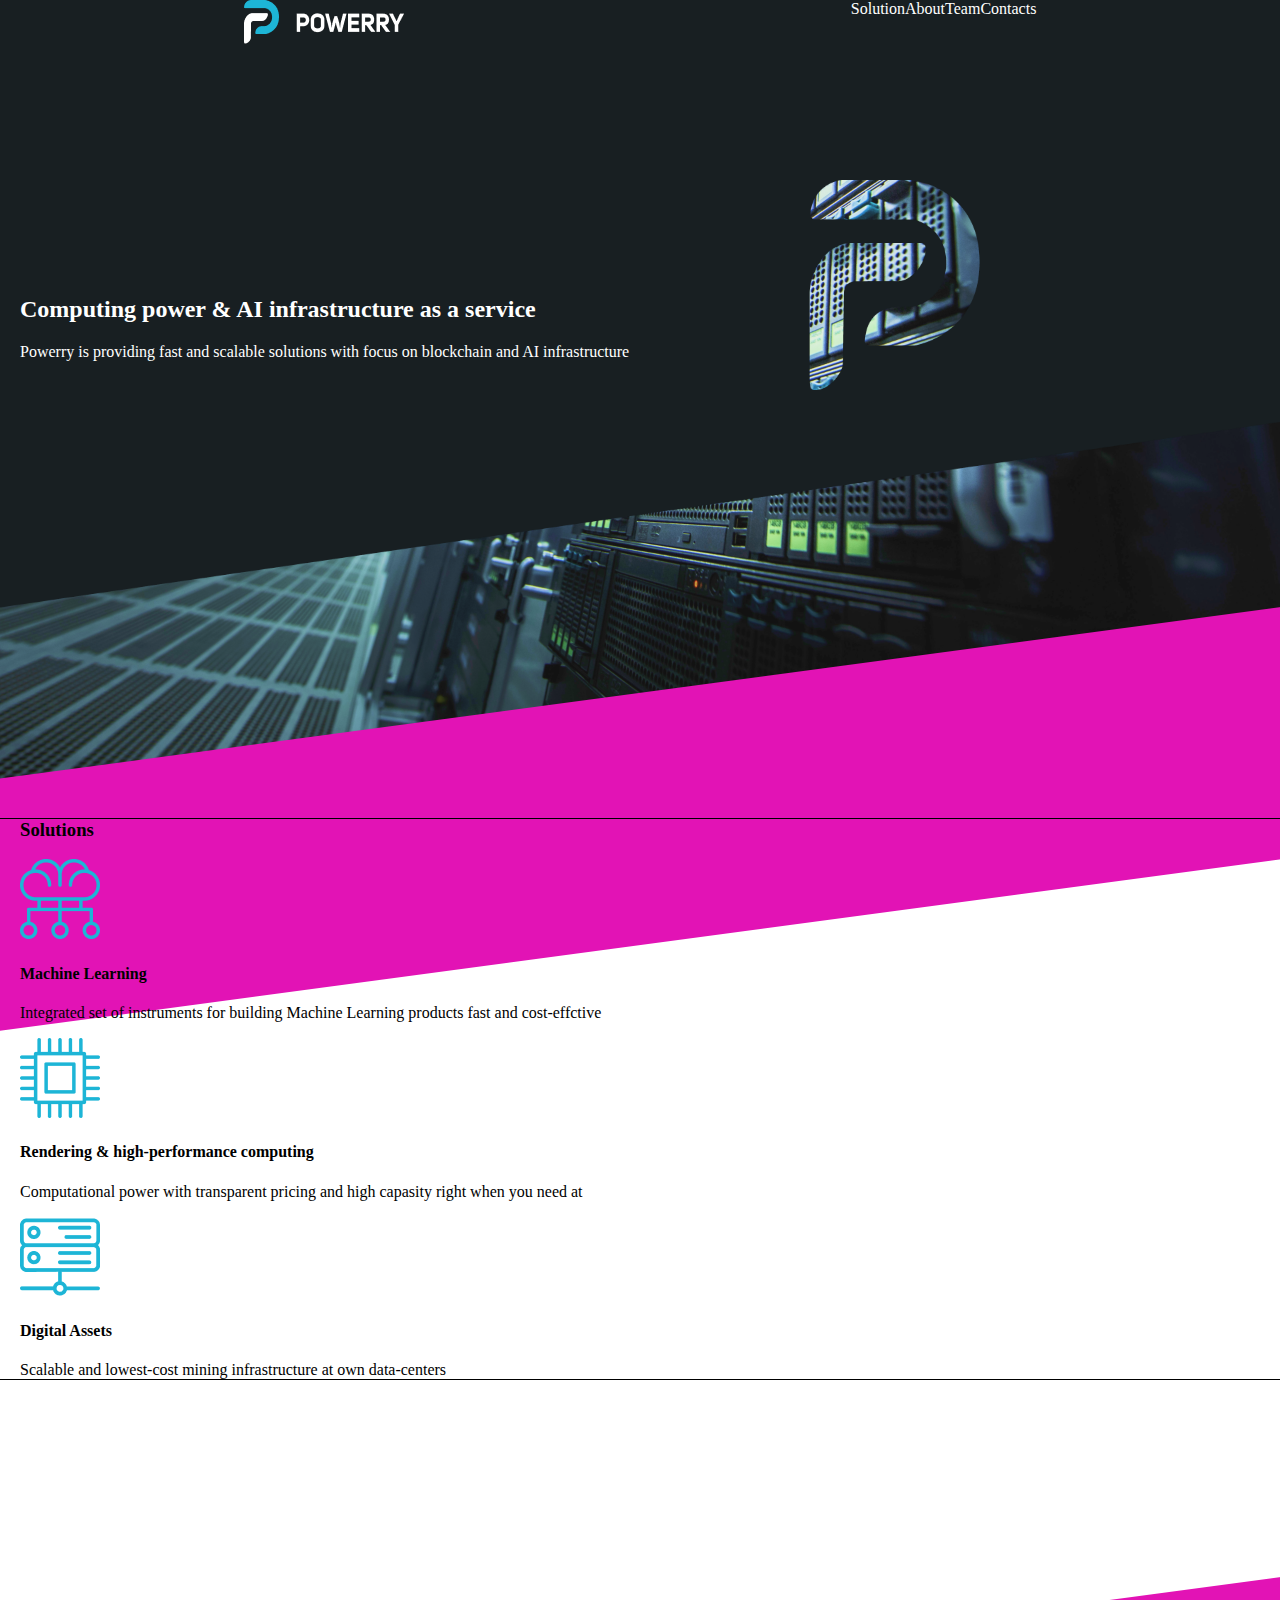
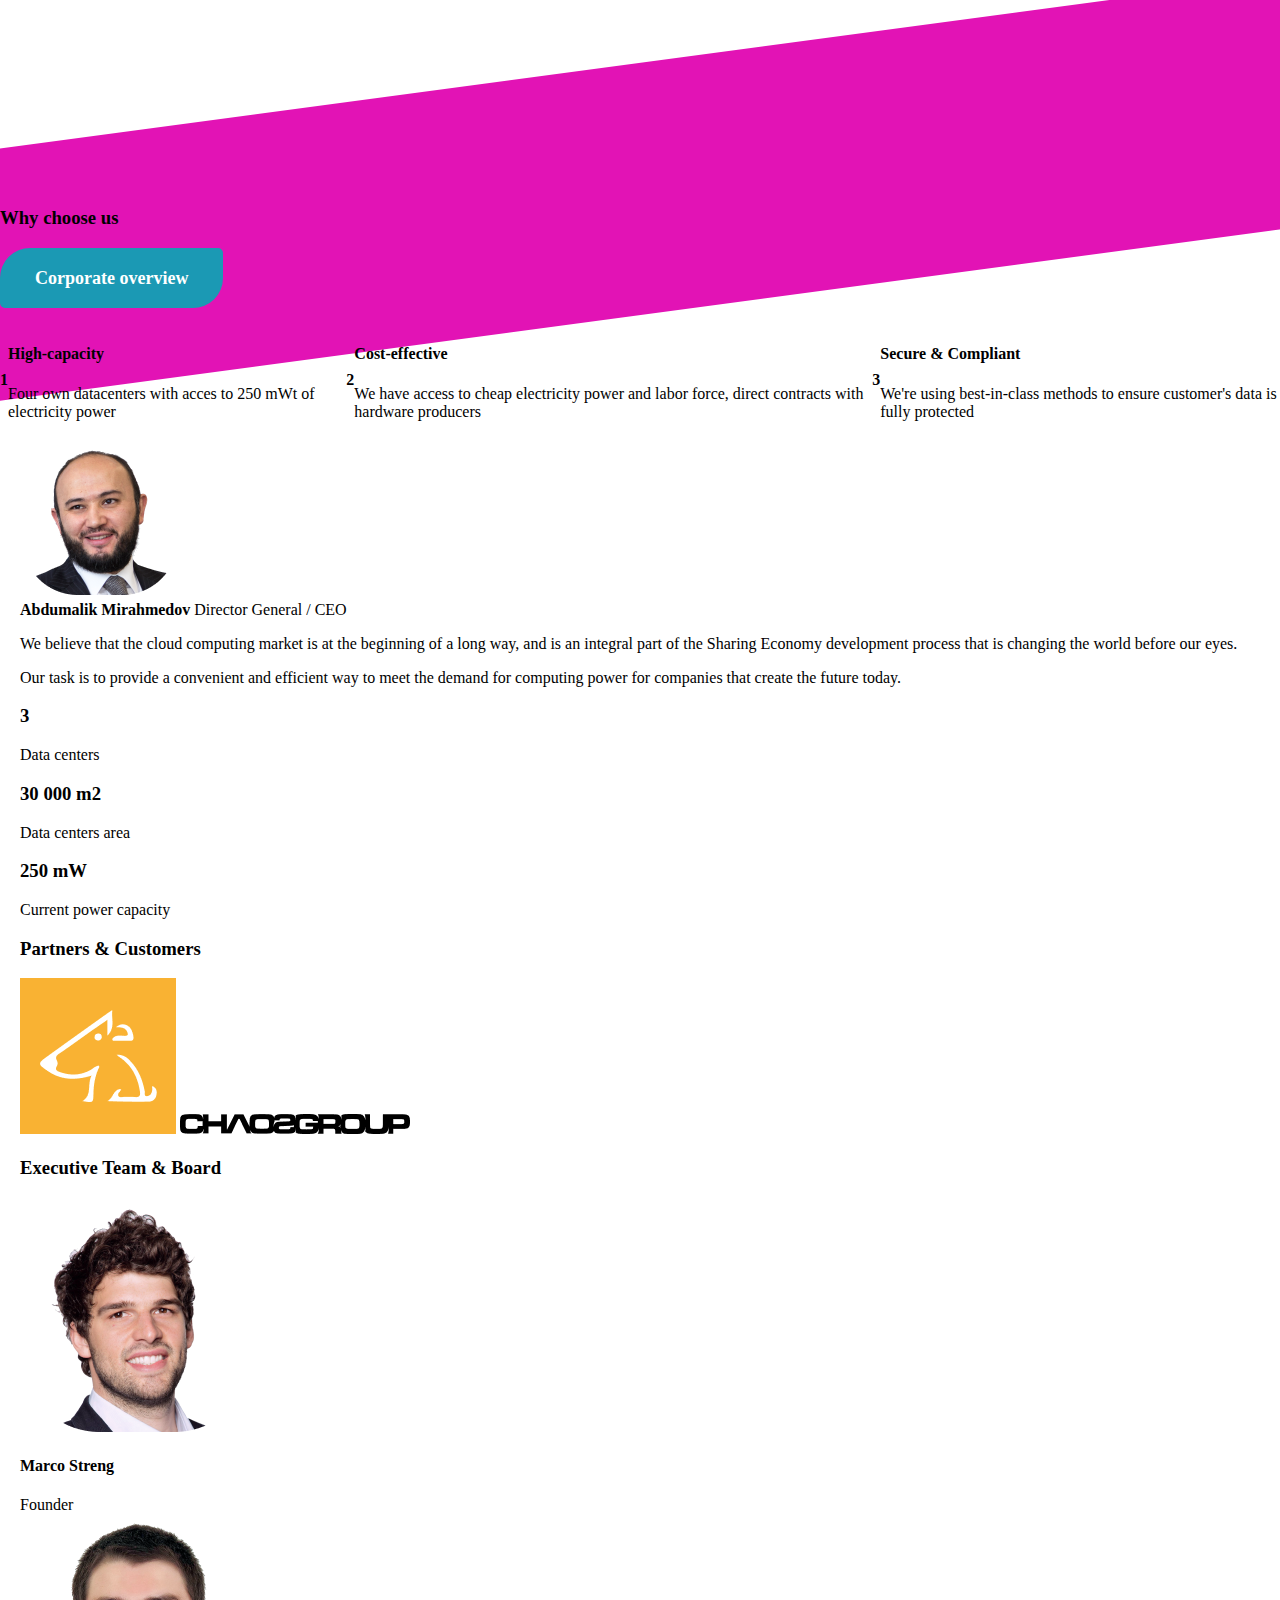
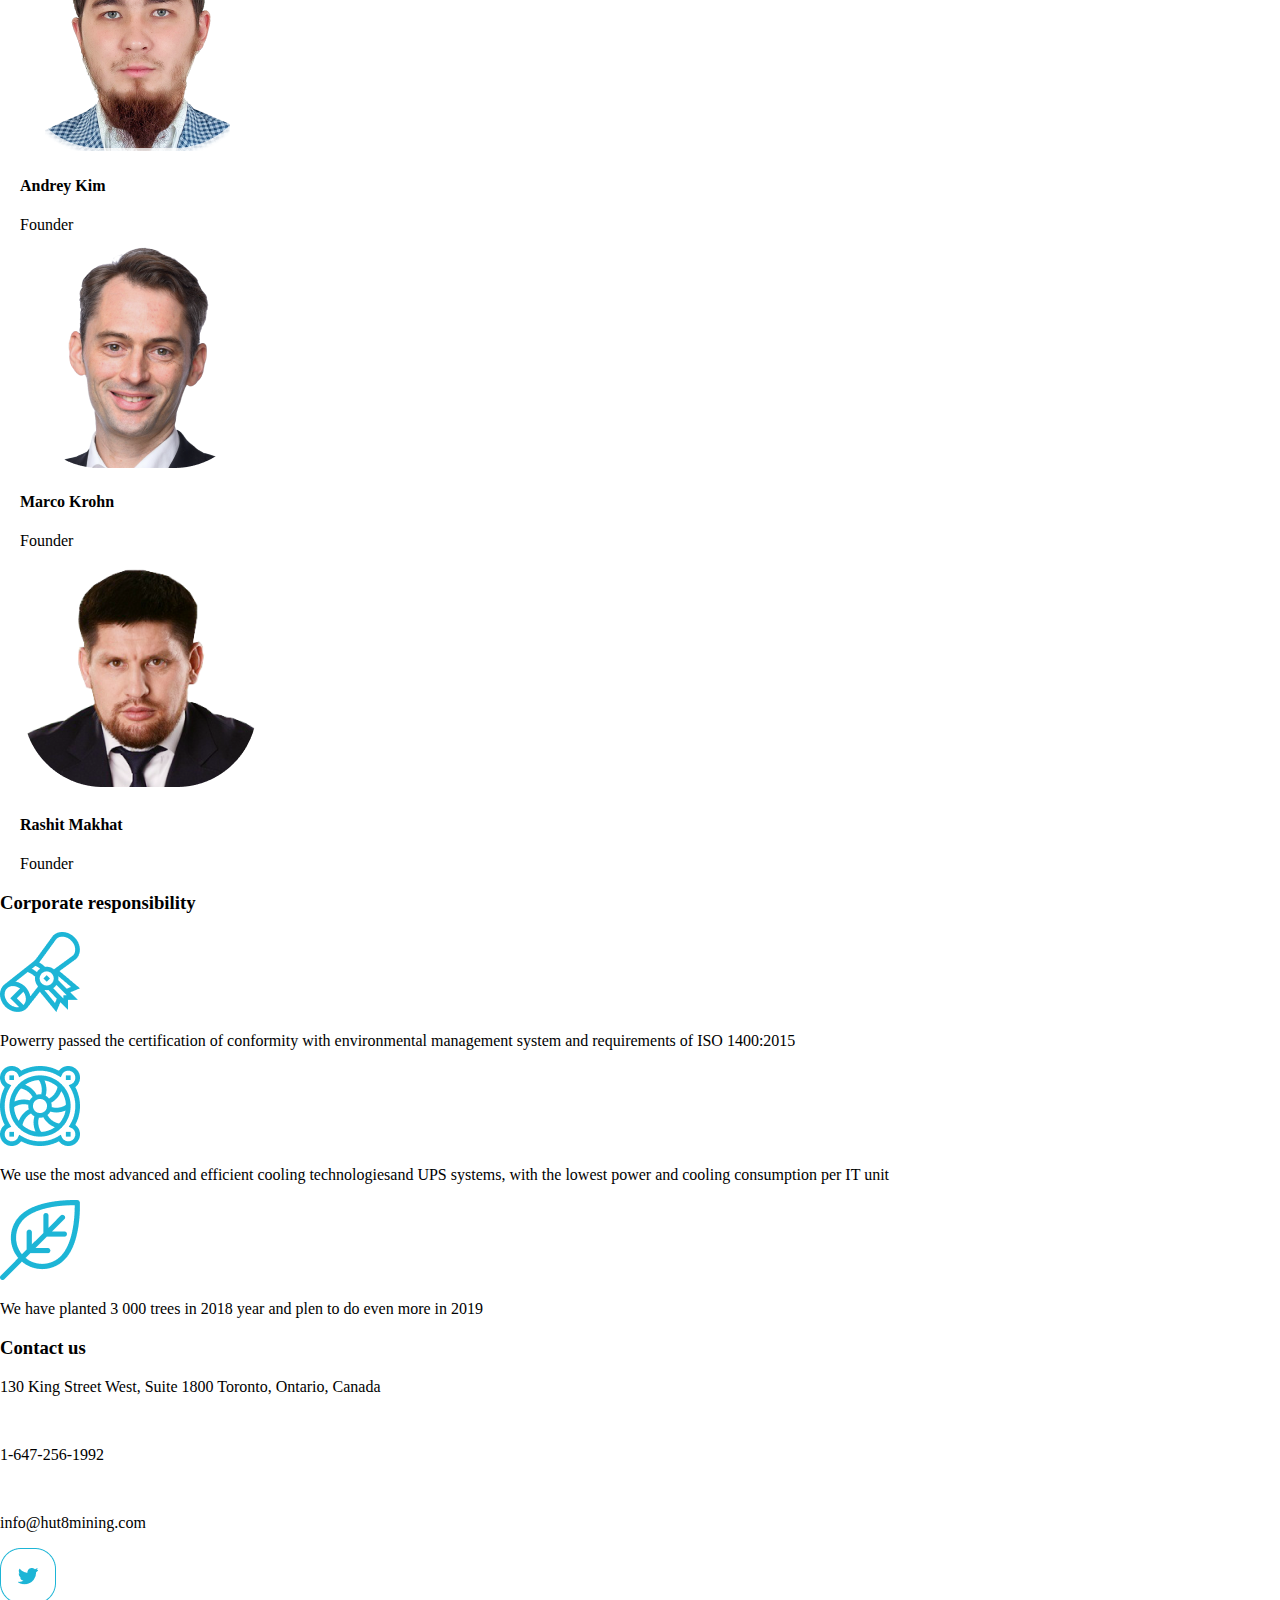
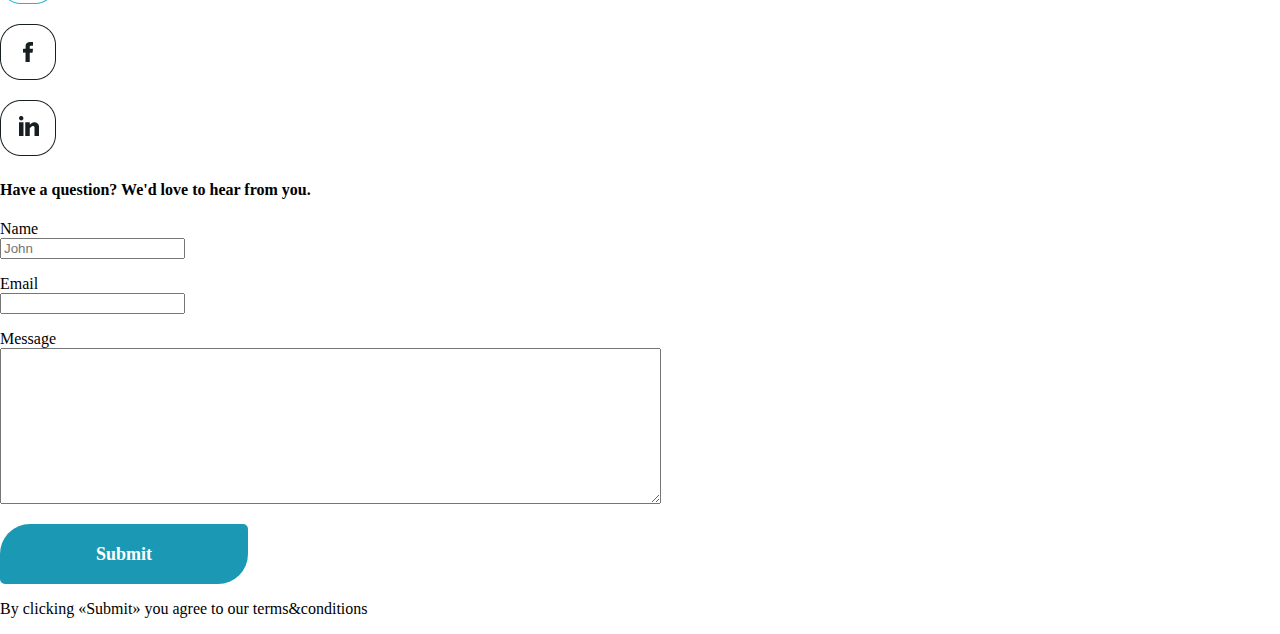
==== figma/figma.html @ 85b3df42 "Add files via upload" ====
<!DOCTYPE html>
<html lang="ru">
<head>
  <meta charset="UTF-8">
  <meta name="viewport" content="width=device-width, initial-scale=1.0">
  <meta http-equiv="X-UA-Compatible" content="ie=edge">
  <title>Фигма</title>
  <link rel="stylesheet" href="css/style.css">
</head>
<body>
  <header>
    <div class="container">
      <div class="logo">
    <a href="#"><img src="img/g.png" alt="g"></a>
      
    
    <ul class="navigation">
      <li>
        <a href="#">Solution</a>
      </li>
      <li>
        <a href="#">About</a>
      </li>
      <li>
        <a href="#">Team</a>
      </li>
      <li>
        <a href="#">Contacts</a>
      </li>
    </ul>
    </div>
    </div>  
  </header>
  <main>
    <section class="main-section" style="background-image: url(img/image3.png);">
      <div class="bg" style="background-image: url(img/subtract.png);">
      </div>
      <div class="container">
        <div class="main-wrapp">
          
          <h1>hidden</h1>
          <p><a name="top"></a></p>
          <h2>
              Computing power & AI infrastructure 
              as a service
          </h2>
          <p>
              Powerry is providing fast and scalable solutions with focus on blockchain and AI infrastructure
          </p>

        </div>

      </div>
   
    </section>
    <section class="solutions">
      <div class="container">
        <div class="solutions-wrapp">
        <h3>
          Solutions
        </h3>
        <ul class="take-solutions">
          <li>
            <img src="img/cloud.png" alt="cloud">
            <h4>Machine Learning</h4>
            <p>Integrated set of instruments for building Machine Learning products fast and cost-effctive</p>
          </li>
          <li>
            <img src="img/1227823.png" alt="chip">
            <h4>
              Rendering & high-performance computing
            </h4>
            <p>Computational power with transparent pricing and high capasity right when you need at</p>
          </li>
          <li>
            <img src="img/server.png" alt="server">
            <h4>
              Digital Assets
            </h4>
            <p>Scalable and lowest-cost mining infrastructure at own data-centers</p>
          </li>
        </ul>
      </div>
    </div>
    </section>
    <section class="choose">
      <div class="section">
        <div class="choose-wrap">
          <div class="us">
            <h3>
              Why choose us
            </h3>
            <p><a href="#top" class="btn">Corporate overview</a></p>
            </div>
          <div class="answer">
            <ul>  
              <li>  
                
                <b>1</b>
                <div class="inner">
                <h4>High-capacity</h4>
                <p>Four own datacenters with acces to 250 mWt of electricity power</p>
              </div>
              </li>
              <li>
                <b>2</b>
                <div class="inner">
                <h4>Cost-effective</h4>
                <p>We have access to cheap electricity power and labor force, direct contracts with hardware producers</p>
              </div>
              </li>
              <li>
                <b>3</b>
                <div class="inner">
                <h4>Secure & Compliant</h4>
                <p>We're using best-in-class methods to ensure customer's data is fully protected</p>
                </div>
              </li>
            </ul>
          </div>
        </div>
      </div>
    </section>
    <section class="man">
      <div class="container">
        <div class="man-wrapp"> 
          <div class="director-wrapp">
          <img src="img/man.png" alt="man">
            <div class="director">
              <strong>Abdumalik Mirahmedov</strong>
              <span class="ceo">Director General / CEO</span>
            </div>
            <div class="text"> 
              <p>We believe that the cloud computing market is at the beginning of a long way, and is an integral part of the Sharing Economy development process that is changing the world before our eyes.</p>
              <p>Our task is to provide a convenient and efficient way to meet the demand for computing power for companies that create the future today.</p>
            </div>
        </div>
      </div>
      </div>
    </section>
    <section>
      <div class="container"> 
        <div class="profit-wrapp">
          <ul>
            <li>
              <h3>3</h3>
              <p>Data centers</p>
            </li>
            <li>
              <h3>30 000 m2</h3>
              <p>Data centers area</p>
            </li>
            <li>
              <h3>250 mW</h3>
              <p>Current power capacity</p>
            </li>
          </ul>
        </div>
      </div>
    </section>
    <section class="partners">
      <div class="container">
        <div class="partners-wrapp">
          <h3>Partners & Customers</h3>
          <div class="icon-partners">
            <a href="#"><img src="img/rame.png" alt="frame"></a>
            <a href="#"><img src="img/chaos.png" alt=""></a>
          </div>
        </div>
      </div>

    </section>
    <section class="team">
      <div class="container">
        <div class="team-wrapp">
          <h3>Executive Team & Board</h3>
            <div class="broad">
              <ul>
                <li>
                  <img src="img/maskgroup.png" alt="marc">
                  <h4>Marco Streng</h4>
                  <span>Founder</span>
                </li>
                <li>
                  <img src="img/askroup.png" alt="ask">
                  <h4>Andrey Kim</h4>
                  <span>Founder</span>
                </li>
                <li>
                  <img src="img/mark.png" alt="mark">
                  <h4>Marco Krohn</h4>
                  <span>Founder</span>
                </li>
                <li>  
                  <img src="img/groupa.png" alt="rashid">
                  <h4>Rashit Makhat</h4>
                  <span>Founder</span>
                </li>
              </ul>
            </div>
        </div>
      </div>
    </section>
    <section class="responsibility">
      <div class="section">
        <div class="responsibility-wrapp">
          <h3>Corporate responsibility</h3>
            <div class="we">
              <ul>
                <li>
                  <img src="img/paper.png" alt="paper">
                  <p>Powerry passed the certification of conformity with environmental management system and requirements of ISO 1400:2015</p>
                </li>
                <li>
                  <img src="img/cooler.png" alt="cooler">
                  <p>We use the most advanced and efficient cooling technologiesand UPS systems, with the lowest power and cooling consumption per IT unit</p>
                </li>
                <li>
                  <img src="img/list.png" alt="list">
                  <p>We have planted 3 000 trees in 2018 year and plen to do even more in 2019</p>
                </li>
              </ul>

            </div>
        </div>
      </div>
    </section>
  </main>
  <footer>
    <section class="info">
      <div class="section">
        <div class="info-wrapp">
          <h3>Contact us</h3>
          <div class="fast">
          
            <p>
              <span>130 King Street West, Suite 1800 Toronto, Ontario, Canada</span>

            </p><br>
            <p>
              <a href="tel:1-647-256-1992">1-647-256-1992</a>

            </p><br>
            <p>
              <a href="mailto:">info@hut8mining.com</a>
            </p>
          
        </div>
        <div class="social">
            <p>
            <a href="#"><img src="img/twwiter.png" alt="twitter" title="twitter"></a>
            </p>
            <p>
              <a href="#"><img src="img/feisbook.png" alt="feisbook" title="feisbook"></a>
            </p>
            <p>
              <a href="#"><img src="img/in.png" alt="in" title="in"></a>
            </p>
          
        </div>
        <div class="contact">
          <h4>Have a question? We'd love to hear from you.</h4>
          <p>
            <span>Name</span><br>
            <input type="text" name="this" placeholder="John">
          </p>
          <p>
            <span>Email</span><br>
            <input type="email" name="email">
          </p>
          <p>
            <span>Message</span><br>
            <textarea name="mass" cols="80" rows="10"></textarea>
          </p>
        </div>
        <div class="terms">
            <a href="#bot" class="btn">Submit</a>
            <p>By clicking «Submit» you agree to our terms&conditions</p>
        </div>
        </div>
      </div>
    </section>
  </footer>
</body>
</html>
---- figma/css/style.css ----
body {
  padding: 0;
  margin: 0;
  overflow-x: hidden;
}
* { box-sizing: border-box;
}
h1 {
  visibility: hidden;
  display: none;
}
a {
  text-decoration: none;
  color: inherit;
}
ul {
  list-style-type: none;
  margin: 0;
  padding: 0;
}
.container {
  max-width: 1480px;
  width: 100%;
  margin: auto;
  padding: 0 20px 0 20px;
} 
.btn {
  color: #fff;
  text-decoration: none;
  display: inline-block;
  line-height: 60px;
  font-size: 18px;
  font-weight: bold;
  padding: 0 35px 0 35px;
  border: none;
  outline: none;
  background-color: #1B99B4;
  border-radius: 30px 5px 30px 5px;
  cursor: pointer;
  transition: all 0.25s linear;
}
.btn:hover {
 border-radius: 5px 30px 5px 30px;
 
}
/*Глобальные стили окончены */


.logo {
  display: flex;
  justify-content: space-around;
}



.navigation {
  display: flex;
  justify-content: right;
}
 .main-section {
  
  background-repeat: no-repeat;
  background-size: cover;
  min-height: 1330px;
  color: #fff;
  padding: 276px 0 40px 0;
  position: relative;
  background-position-y: bottom;
}
.main-wrapp {
  max-width: 637px;
  width: 100%;
  position: relative;
}
header {
  color: #fff;
  position: absolute;
  top: 0;
  left: 0;
  width: 100%;
  z-index: 1;
}
.bg {
  height: 100%;
  position: absolute;
  top: 0;
  right: 0;
  width: 100%;
  background-position-x: 50%;
  background-repeat: no-repeat;
  background-size: cover;
}
.solutions {
  min-height: 970px;
  outline: 1px solid;
  position: relative;
}
.solutions::before {
  content: "";
  transform: rotate(-7.63deg);
  position: absolute;
  top: -125px;
  left: -50%;
  right: -50%;
  height: 250px;
  background-color: rgb(226, 19, 181);
  
}
.solutions::after {
  content: "";
  transform: rotate(-7.63deg);
  position: absolute;
  bottom: -125px;
  left: -50%;
  right: -50%;
  height: 250px;
  background-color: rgb(226, 19, 181);
}
.solutions .container {
  position: relative;
  outline: 1px solid;
}
.answer ul {
  display: flex;
  
}
.answer li {
  display: flex;
  align-items: center;
}
.choose {
  position: relative;
}
.terms .btn {
  padding: 0 96px 0 96px;
}

/* Медиа выражения ВСЕГДА ВНИЗУ!!*/




@media screen and (max-width: 1600px) {
  .main-section {
    min-height: 800px;
  }
  .bg {
    height: 80%;
    background-position-y: bottom;
  }


}
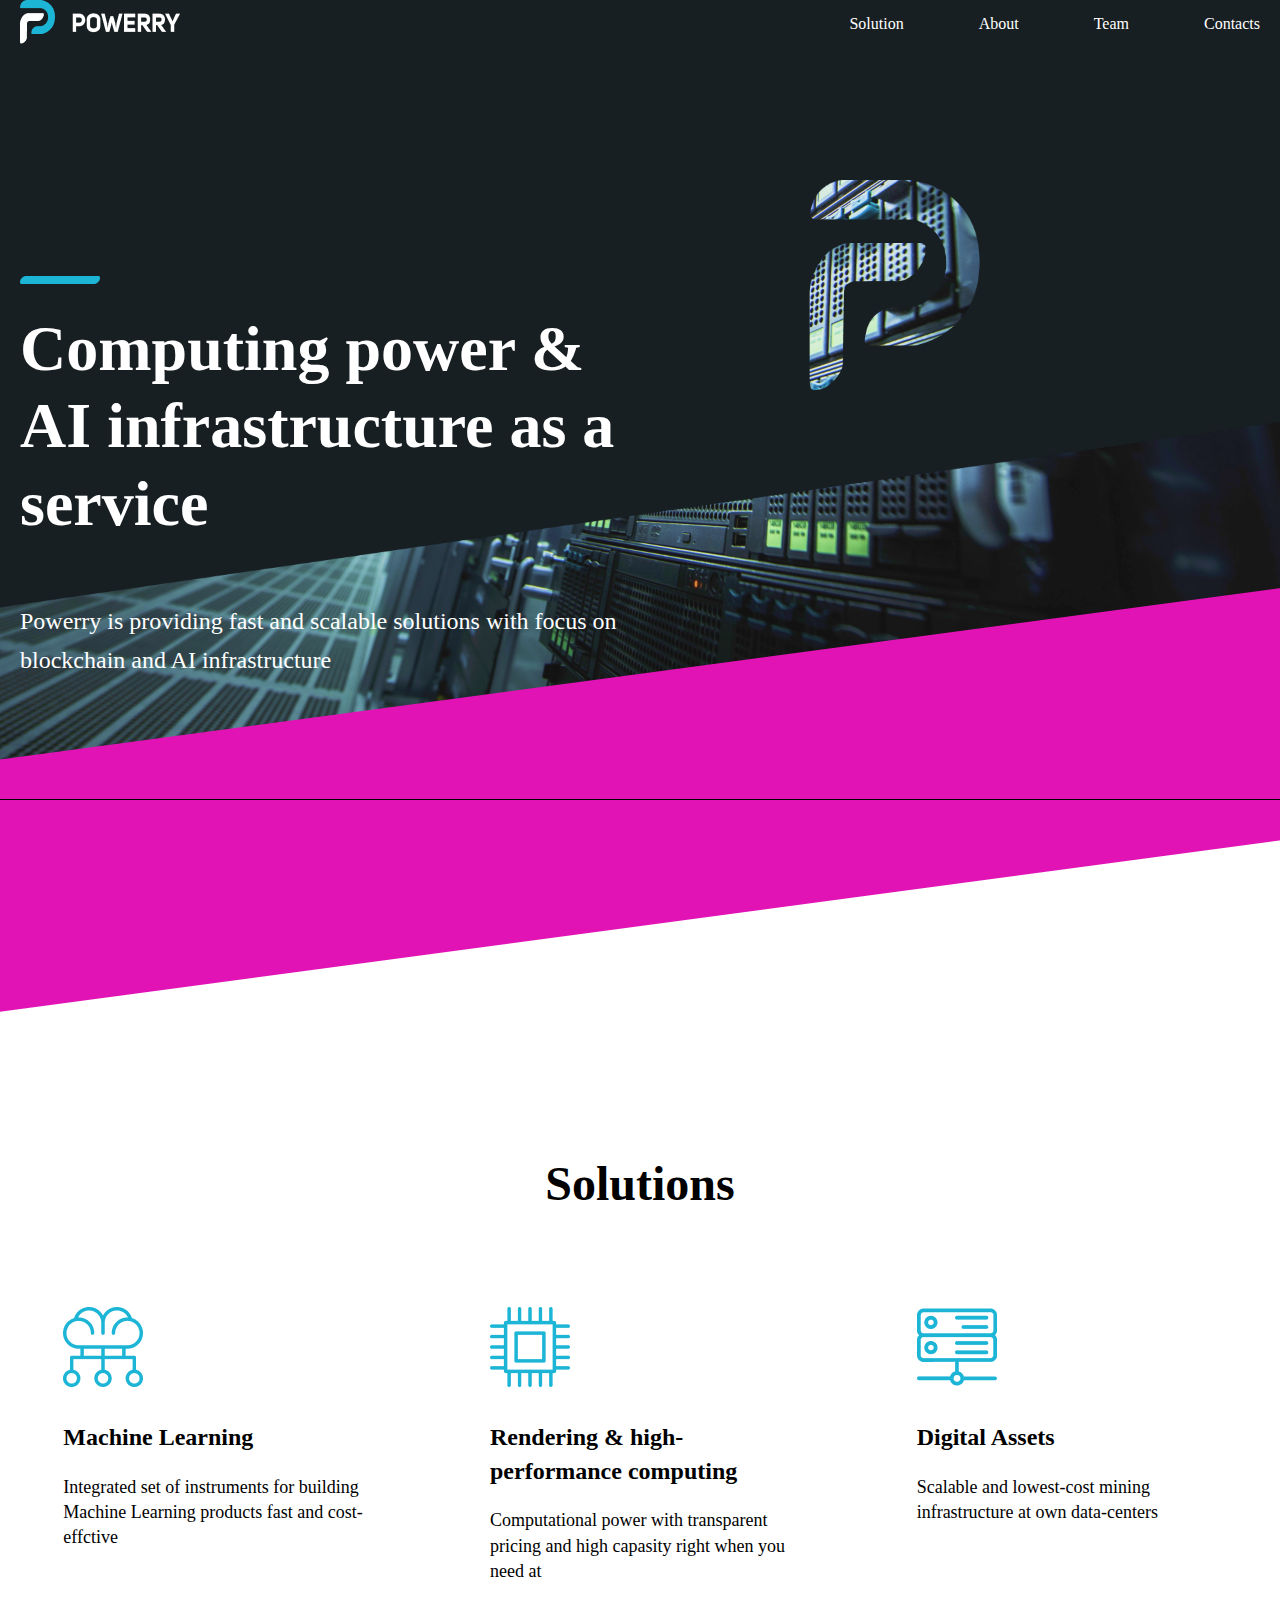
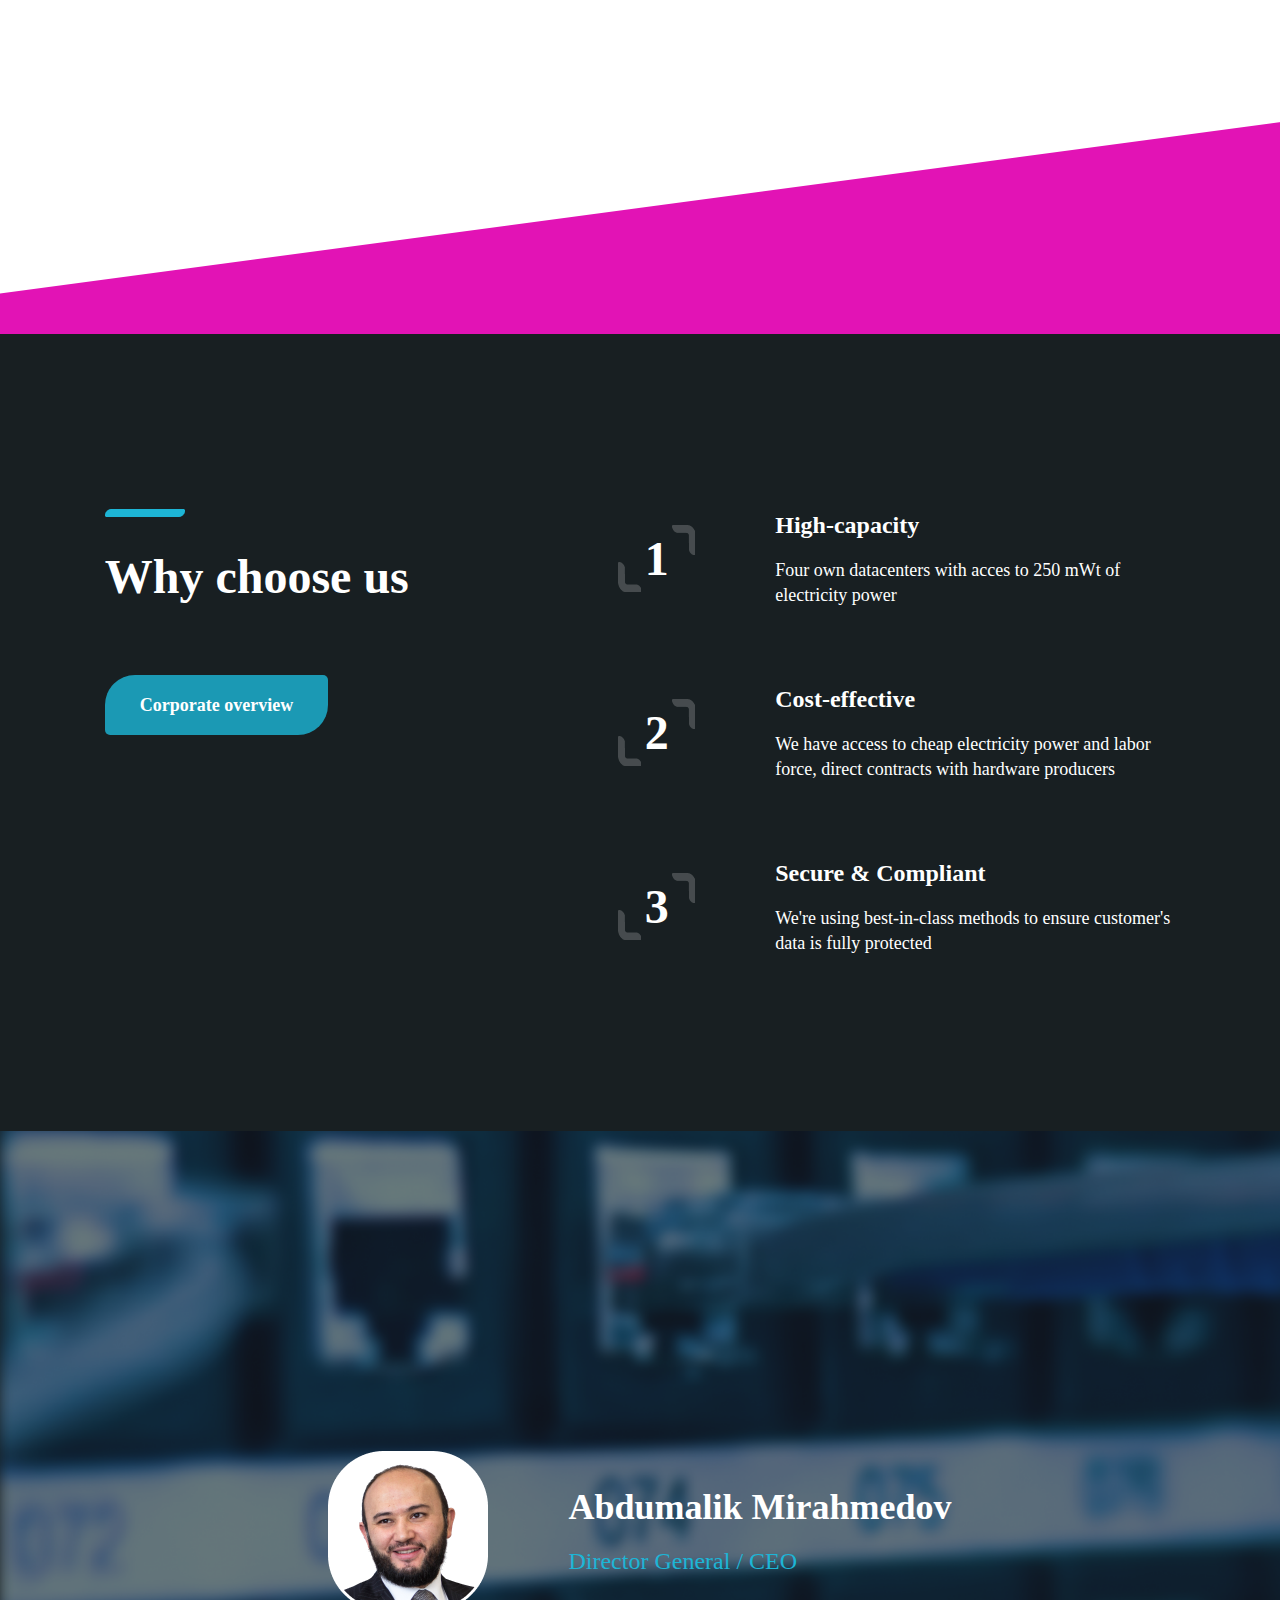
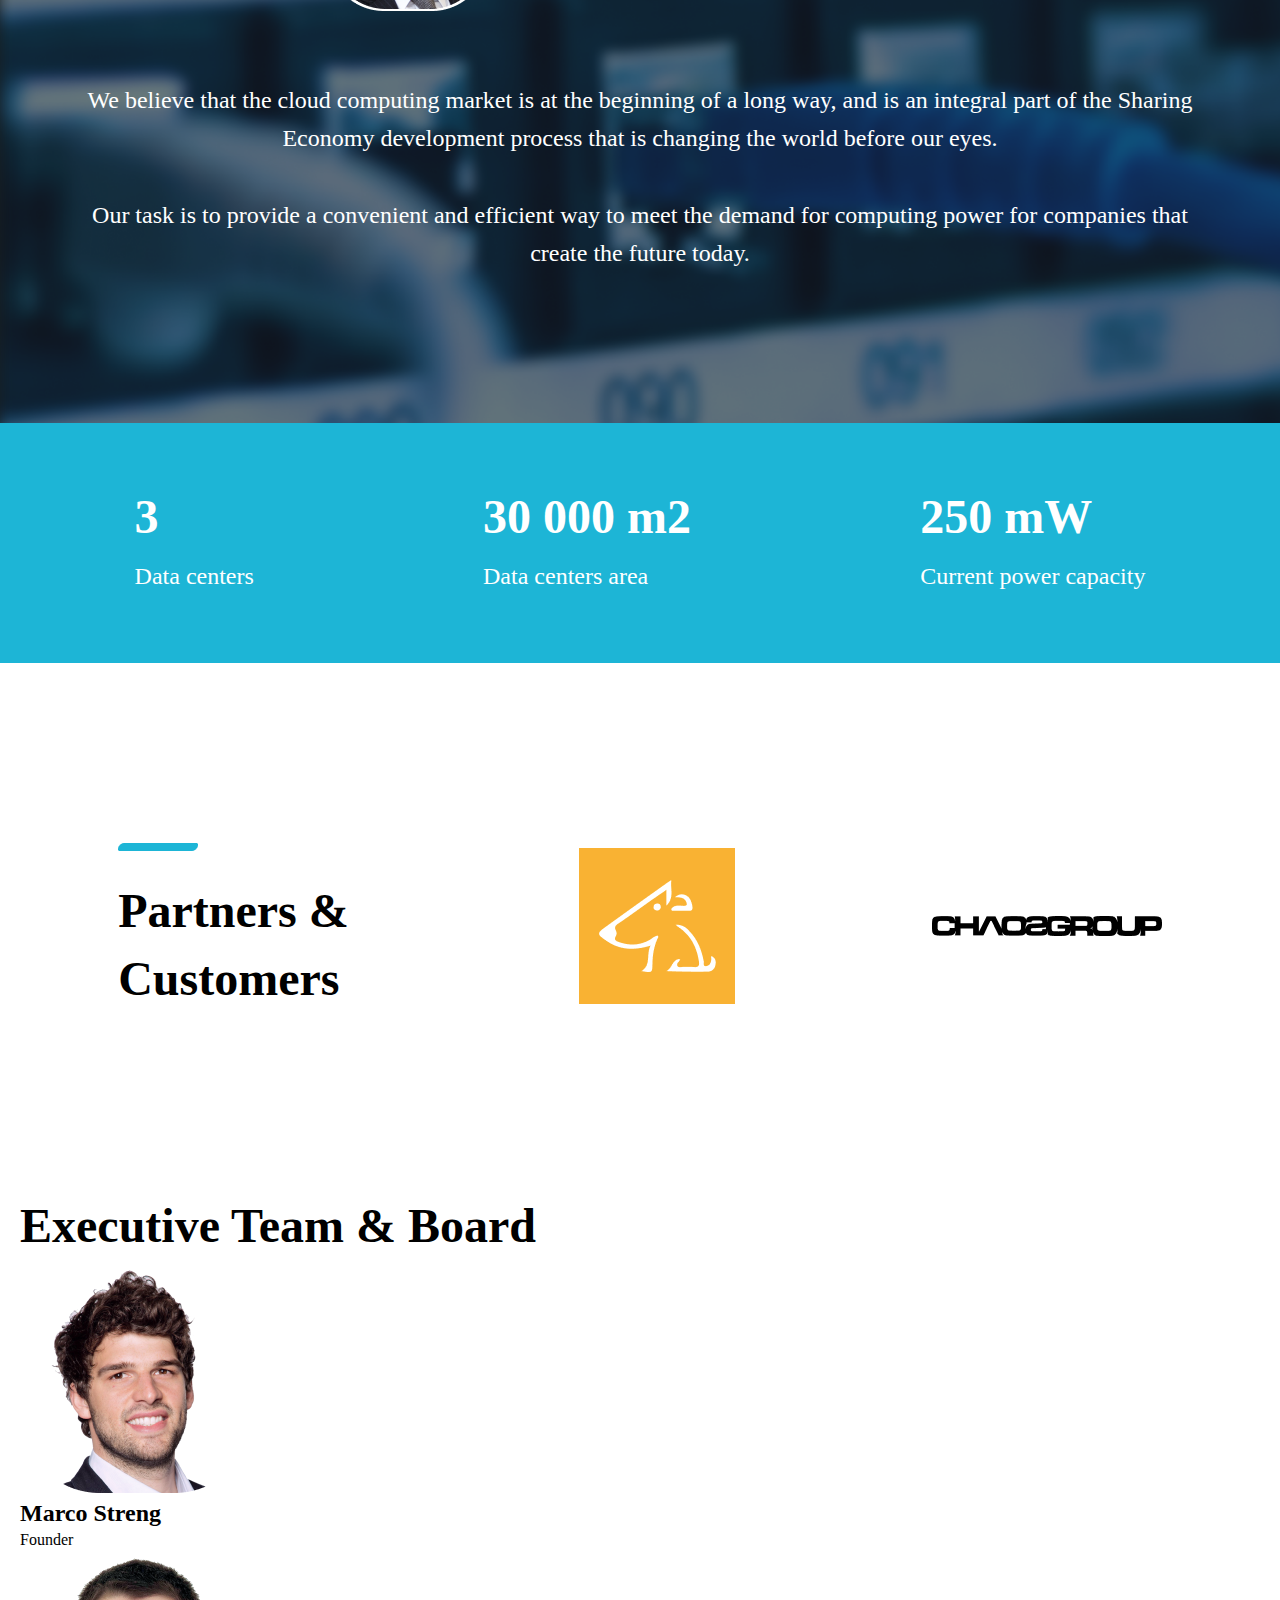
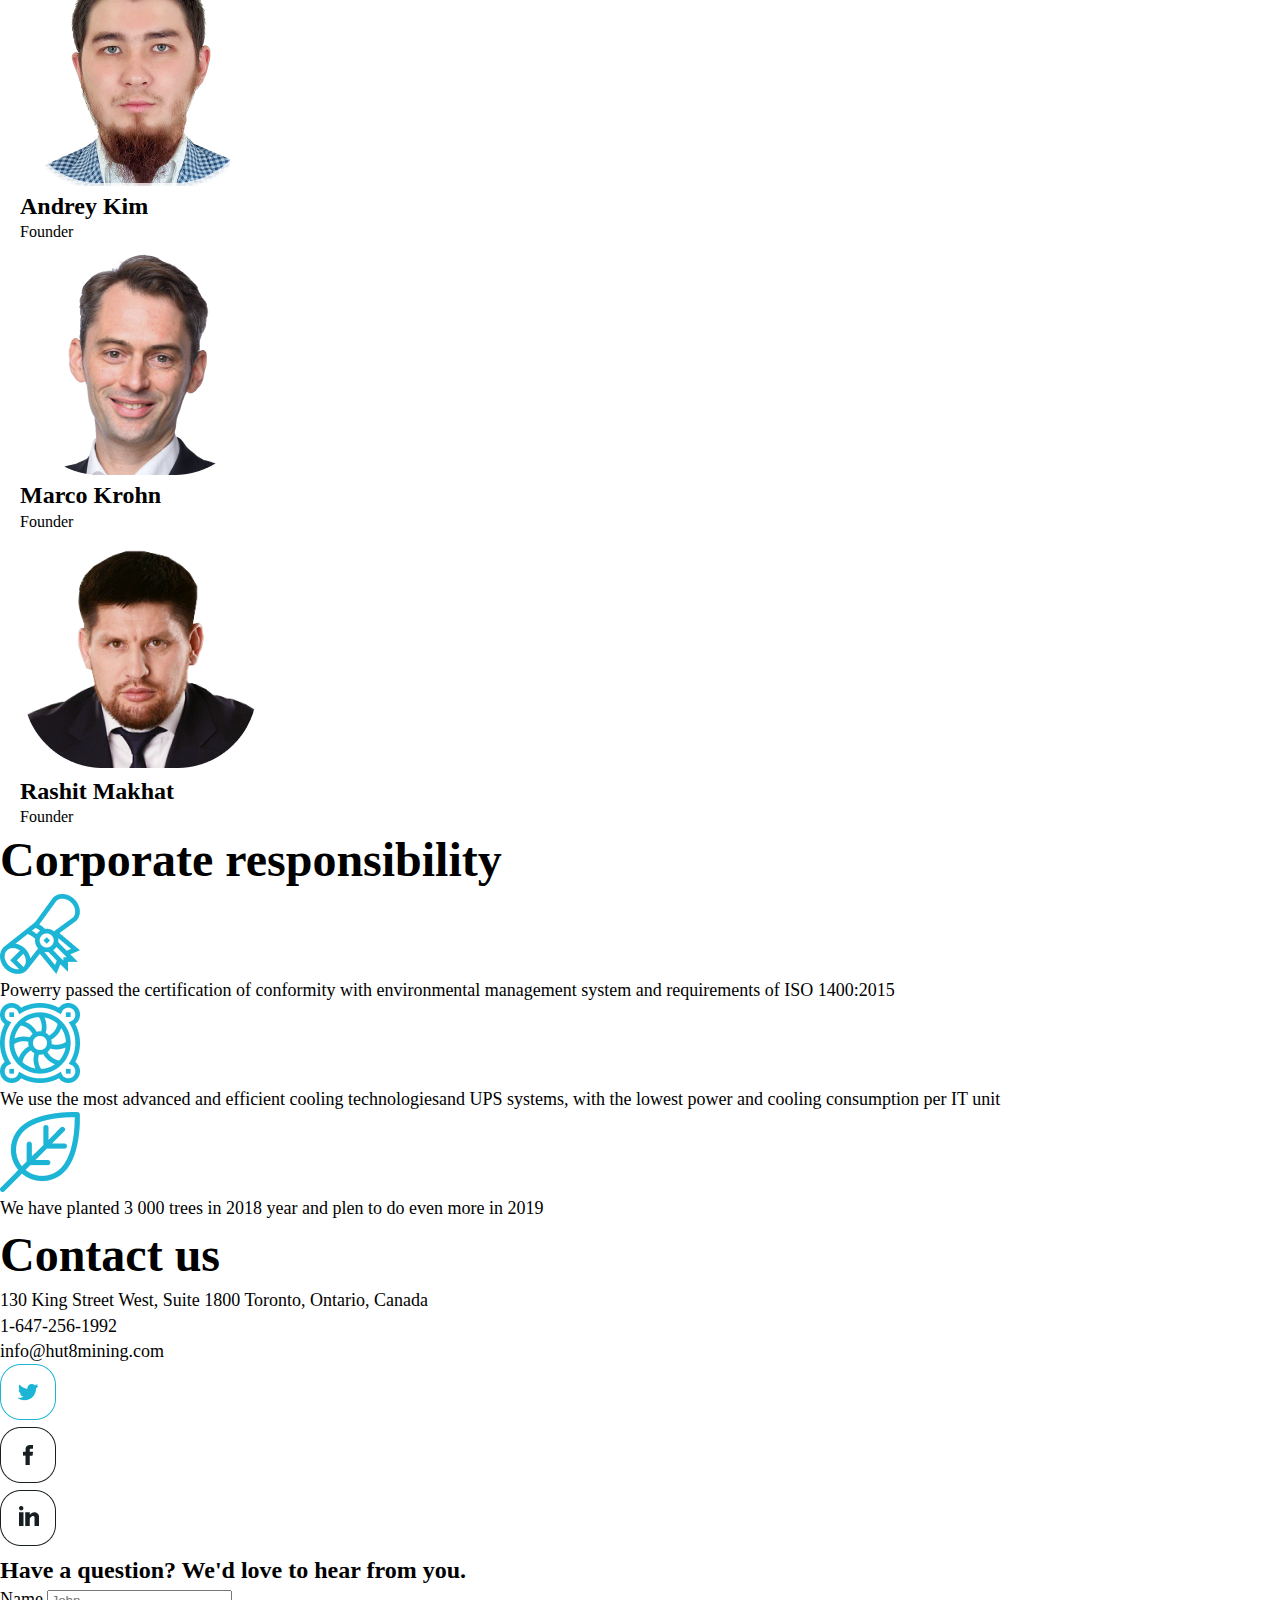
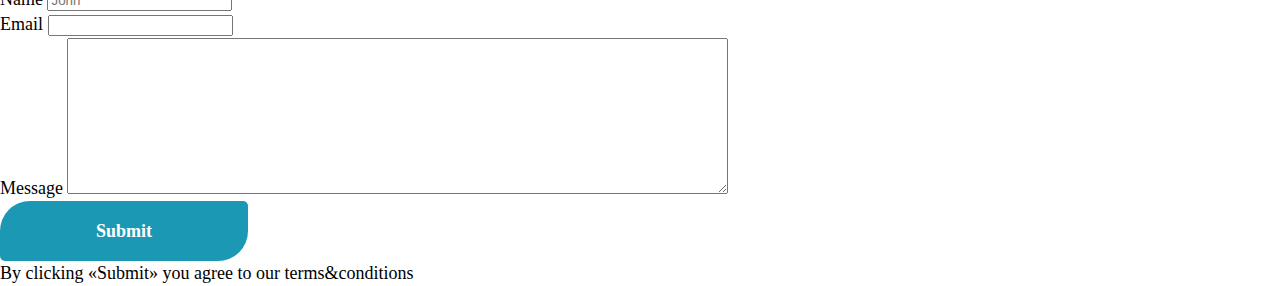
==== commit 1d39b5a1: "Add files via upload" ====
--- a/figma/figma.html
+++ b/figma/figma.html
@@ -10,24 +10,27 @@
 <body>
   <header>
     <div class="container">
+      <div class="header-wrap">
       <div class="logo">
     <a href="#"><img src="img/g.png" alt="g"></a>
-      
+      </div>
+    <div class="navigation">
+    <ul>
+      <li>
+        <a href="#">Solution</a>
+      </li>
+      <li>
+        <a href="#">About</a>
+      </li>
+      <li>
+        <a href="#">Team</a>
+      </li>
+      <li>
+        <a href="#">Contacts</a>
+      </li>
+    </ul>
     
-    <ul class="navigation">
-      <li>
-        <a href="#">Solution</a>
-      </li>
-      <li>
-        <a href="#">About</a>
-      </li>
-      <li>
-        <a href="#">Team</a>
-      </li>
-      <li>
-        <a href="#">Contacts</a>
-      </li>
-    </ul>
+    </div>
     </div>
     </div>  
   </header>
@@ -39,7 +42,7 @@
         <div class="main-wrapp">
           
           <h1>hidden</h1>
-          <p><a name="top"></a></p>
+          <div class="jakor"><a name="top"></a></div>
           <h2>
               Computing power & AI infrastructure 
               as a service
@@ -125,10 +128,12 @@
       <div class="container">
         <div class="man-wrapp"> 
           <div class="director-wrapp">
+            <div class="his">
           <img src="img/man.png" alt="man">
             <div class="director">
               <strong>Abdumalik Mirahmedov</strong>
-              <span class="ceo">Director General / CEO</span>
+              <div class="ceo">Director General / CEO</div>
+            </div> 
             </div>
             <div class="text"> 
               <p>We believe that the cloud computing market is at the beginning of a long way, and is an integral part of the Sharing Economy development process that is changing the world before our eyes.</p>
@@ -138,7 +143,7 @@
       </div>
       </div>
     </section>
-    <section>
+    <section class="profit">
       <div class="container"> 
         <div class="profit-wrapp">
           <ul>
@@ -162,10 +167,10 @@
       <div class="container">
         <div class="partners-wrapp">
           <h3>Partners & Customers</h3>
-          <div class="icon-partners">
+          
             <a href="#"><img src="img/rame.png" alt="frame"></a>
             <a href="#"><img src="img/chaos.png" alt=""></a>
-          </div>
+          
         </div>
       </div>
 
@@ -236,40 +241,40 @@
             <p>
               <span>130 King Street West, Suite 1800 Toronto, Ontario, Canada</span>
 
-            </p><br>
+            </p>
             <p>
               <a href="tel:1-647-256-1992">1-647-256-1992</a>
 
-            </p><br>
-            <p>
-              <a href="mailto:">info@hut8mining.com</a>
+            </p>
+            <p>
+              <a href="mailto:info@hut8mining.com">info@hut8mining.com</a>
             </p>
           
         </div>
         <div class="social">
             <p>
-            <a href="#"><img src="img/twwiter.png" alt="twitter" title="twitter"></a>
-            </p>
-            <p>
-              <a href="#"><img src="img/feisbook.png" alt="feisbook" title="feisbook"></a>
-            </p>
-            <p>
-              <a href="#"><img src="img/in.png" alt="in" title="in"></a>
+            <a href="#" title="twitter"><img src="img/twwiter.png" alt="twitter"></a>
+            </p>
+            <p>
+              <a href="#" title="feisbook"><img src="img/feisbook.png" alt="feisbook"></a>
+            </p>
+            <p>
+              <a href="#" title="in"><img src="img/in.png" alt="in"></a>
             </p>
           
         </div>
         <div class="contact">
           <h4>Have a question? We'd love to hear from you.</h4>
           <p>
-            <span>Name</span><br>
+            <span>Name</span>
             <input type="text" name="this" placeholder="John">
           </p>
           <p>
-            <span>Email</span><br>
+            <span>Email</span>
             <input type="email" name="email">
           </p>
           <p>
-            <span>Message</span><br>
+            <span>Message</span>
             <textarea name="mass" cols="80" rows="10"></textarea>
           </p>
         </div>
--- a/figma/css/style.css
+++ b/figma/css/style.css
@@ -8,6 +8,26 @@
 h1 {
   visibility: hidden;
   display: none;
+}
+h3 {
+  font-size: 48px;
+  line-height: 140%;
+  margin: 0;
+}
+h2 {
+  margin: 0;
+  font-size: 64px;
+  line-height: 121%;
+}
+h4 {
+  font-size: 24px;
+  line-height: 140%;
+  margin: 0;
+}
+p {
+  font-size: 18px;
+  line-height: 140%;
+  margin: 0;
 }
 a {
   text-decoration: none;
@@ -50,12 +70,19 @@
   display: flex;
   justify-content: space-around;
 }
-
-
-
-.navigation {
-  display: flex;
-  justify-content: right;
+.header-wrap {
+  display: flex;
+  justify-content: space-between;
+  align-items: center;
+}
+.navigation ul {
+  display: flex;
+}
+.navigation li {
+  margin-right: 75px;
+}
+.navigation li:last-child {
+margin: 0;
 }
  .main-section {
   
@@ -71,6 +98,24 @@
   max-width: 637px;
   width: 100%;
   position: relative;
+}
+.main-wrapp .jakor {
+  visibility: hidden;
+  display: none;
+}
+.main-wrapp h2::before {
+  content: "";    
+  display: block;   
+  width: 80px;
+  height: 8px;
+  background-color: #181F22;
+  background-image: url(../img/border.png); 
+  margin-bottom: 26px;
+}
+.main-wrapp p {
+  font-size: 24px;
+  line-height: 160%;
+  margin-top: 60px;
 }
 header {
   color: #fff;
@@ -91,10 +136,10 @@
   background-size: cover;
 }
 .solutions {
-  min-height: 970px;
   outline: 1px solid;
   position: relative;
 }
+
 .solutions::before {
   content: "";
   transform: rotate(-7.63deg);
@@ -119,10 +164,27 @@
 .solutions .container {
   position: relative;
   outline: 1px solid;
+  padding: 350px 0 350px 0;
+}
+.solutions-wrapp h3 {
+  text-align: center;
+  margin-bottom: 90px;
+}
+.take-solutions {
+  display: flex;
+  justify-content: space-around;
+}
+.take-solutions li {
+  max-width: 300px;
+}
+.take-solutions img {
+  margin-bottom: 30px;
+}
+.take-solutions h4 {
+  margin-bottom: 20px;
 }
 .answer ul {
   display: flex;
-  
 }
 .answer li {
   display: flex;
@@ -130,10 +192,148 @@
 }
 .choose {
   position: relative;
+}
+.choose .section {
+  padding: 175px 0 175px 0;
+  background-color: #181F22;
+  color: #ffffff;
 }
 .terms .btn {
   padding: 0 96px 0 96px;
 }
+.choose .choose-wrap {
+display: flex;
+justify-content: space-around;
+}
+.answer ul {
+  display: block;
+}
+.answer li {
+  margin-bottom: 75px;
+}
+.answer li:last-child{
+  margin-bottom: 0;
+}
+.us h3 {
+  margin-bottom: 65px;
+}
+.us h3::before {
+  content: "";    
+  display: block;   
+  width: 80px;
+  height: 8px;
+  background-color: #181F22;
+  background-image: url(../img/border.png); 
+  margin-bottom: 26px;
+}
+
+.answer li b {
+  margin-right: 80px;
+  font-size: 48px;
+  line-height: 15%;
+  width: 77px;
+  text-align: center;
+}
+.answer li b::before {
+  content: "";    
+  display: block;   
+  width: 23px;
+  height: 30px;
+  background-color: #181F22;  
+  background-image: url(../img/vector.png);
+  margin-left: auto;
+}
+.answer li b::after {
+  content: "";    
+  display: block;   
+  width: 23px;
+  height: 30px;
+  background-color: #181F22; 
+  background-image: url(../img/beforevector.png);
+  margin-right: auto;
+}
+.answer li p {
+  max-width: 400px;
+  margin-top: 15px;
+}
+.man .container {
+  background-color: #181F22;
+  color: #ffffff;
+  background-image: url(../img/imgman.png);
+  background-repeat:no-repeat ;
+  background-size: cover;
+}
+.director-wrapp {
+  padding: 320px 0 150px 0;
+}
+.director-wrapp .his {
+  display: flex;
+  justify-content: center;
+  align-items: center;
+}
+.his .director {
+  margin-left: 80px;
+}
+.director strong {
+  font-size: 36px;
+  line-height: 140%;
+}
+.director .ceo {
+  margin-top: 10px;
+  color: #1DB5D6;
+  font-size: 24px;
+  line-height: 160%;
+}
+.text {
+  max-width: 1140px;
+  margin: auto;
+  text-align: center;
+}
+.text p {
+  font-size: 24px;
+  line-height: 160%;
+}
+.text p:first-child {
+  margin-bottom: 38px;
+  margin-top: 70px;
+}
+.profit .container {
+  background-color: #1DB5D6;
+}
+.container .profit-wrapp {
+  padding: 60px 0 70px 0;
+}
+.profit-wrapp ul {
+  display: flex;
+  justify-content: space-around;
+  color: #ffffff;
+}
+.profit-wrapp ul p {
+  font-size: 24px;
+  line-height: 140%;
+  margin-top: 10px;
+}
+.partners-wrapp {
+  display: flex;
+  justify-content: space-around;
+  align-items: center;
+  padding: 180px 0 180px 0;
+}
+.partners-wrapp h3 {
+  max-width: 265px;
+}
+.partners-wrapp h3::before {
+  content: "";
+  display: block;
+  width: 80px;
+  height: 8px;
+  background-color: #fff;
+  background-image: url(../img/border.png);
+  margin-bottom: 26px;
+}
+
+
+
 
 /* Медиа выражения ВСЕГДА ВНИЗУ!!*/
 
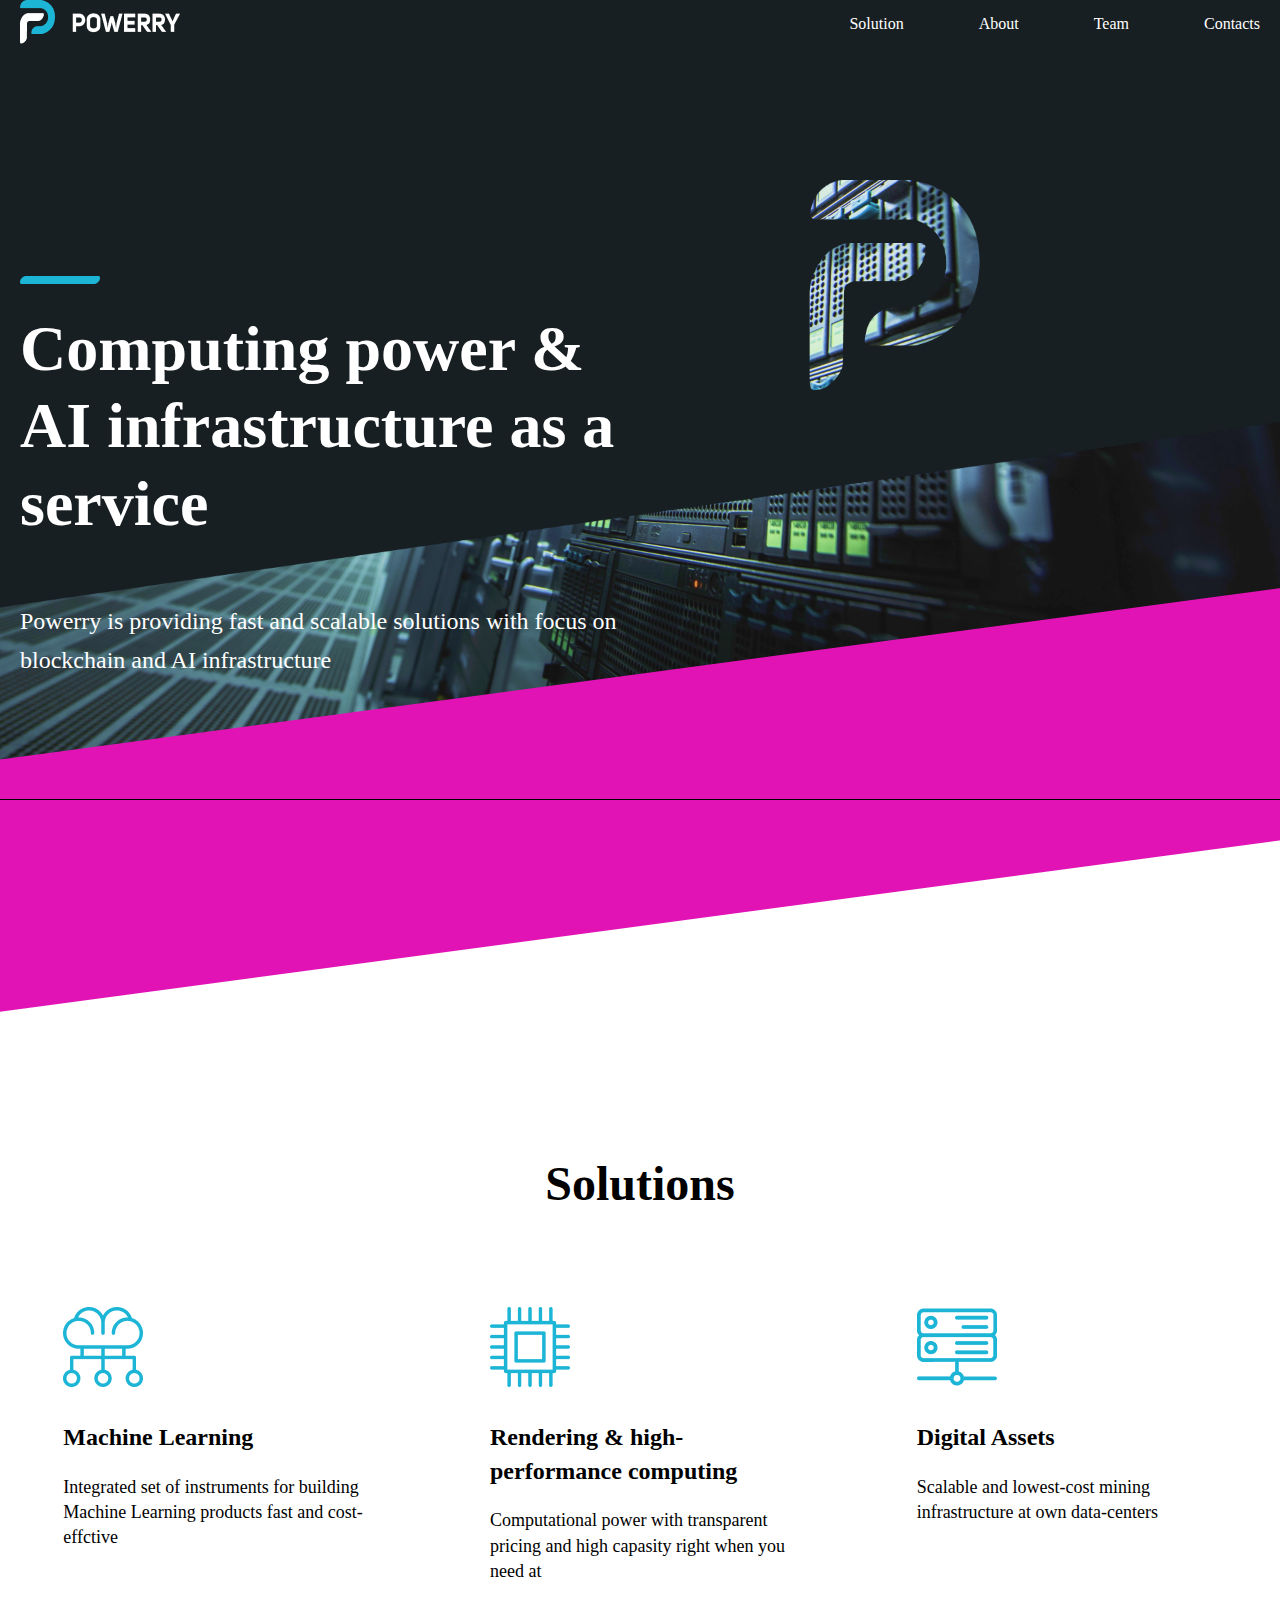
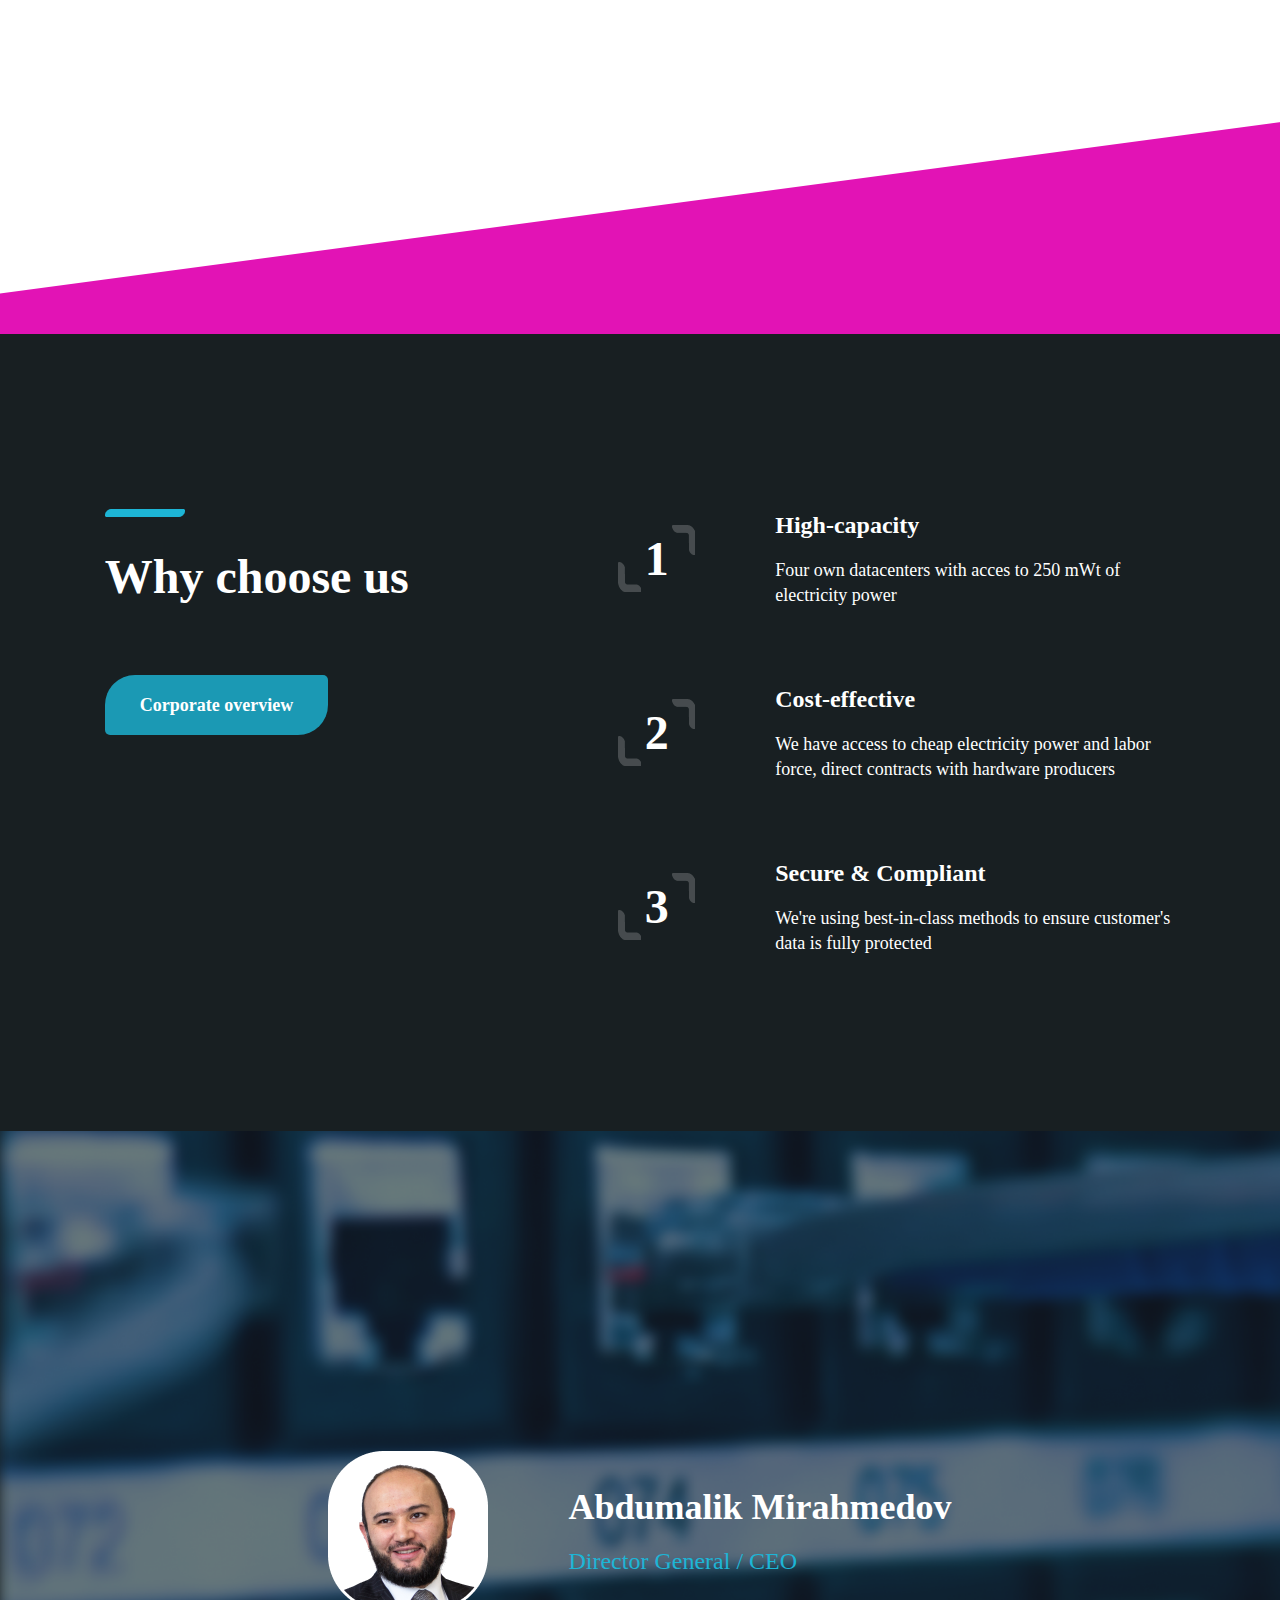
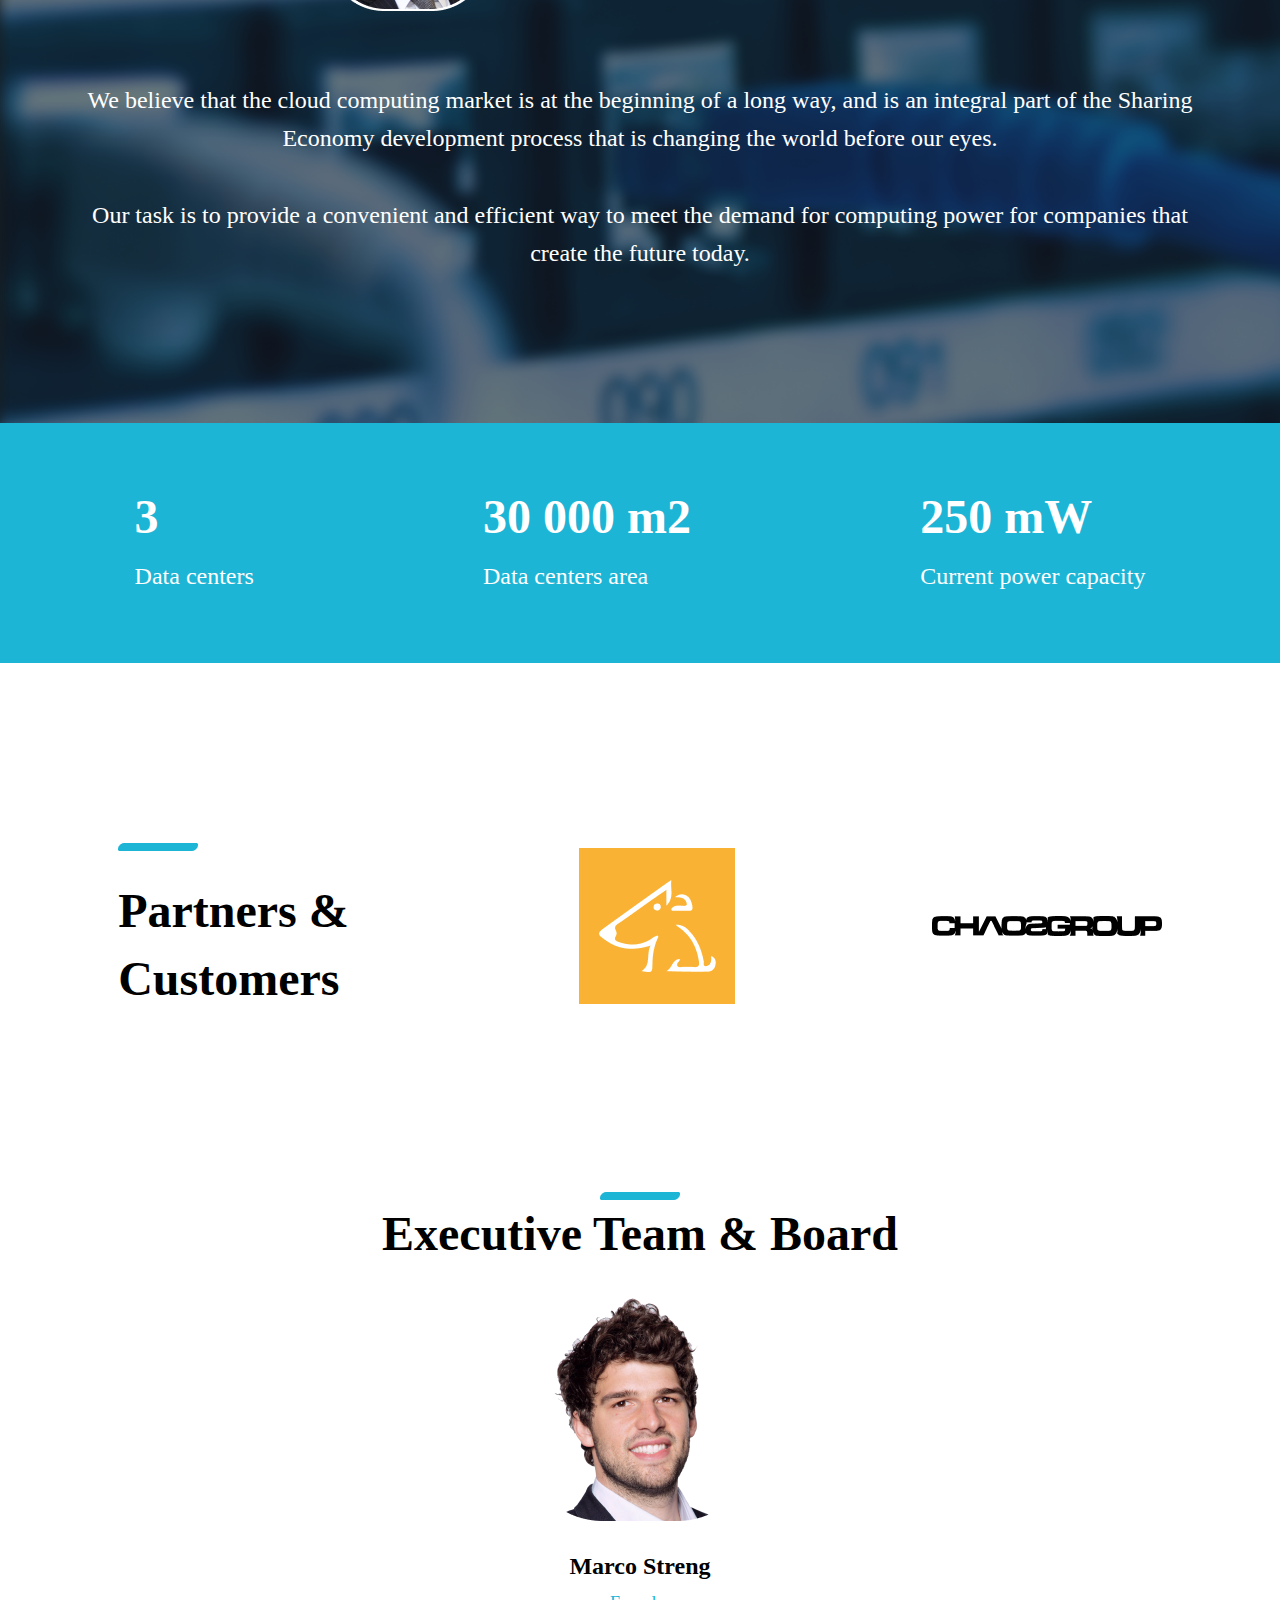
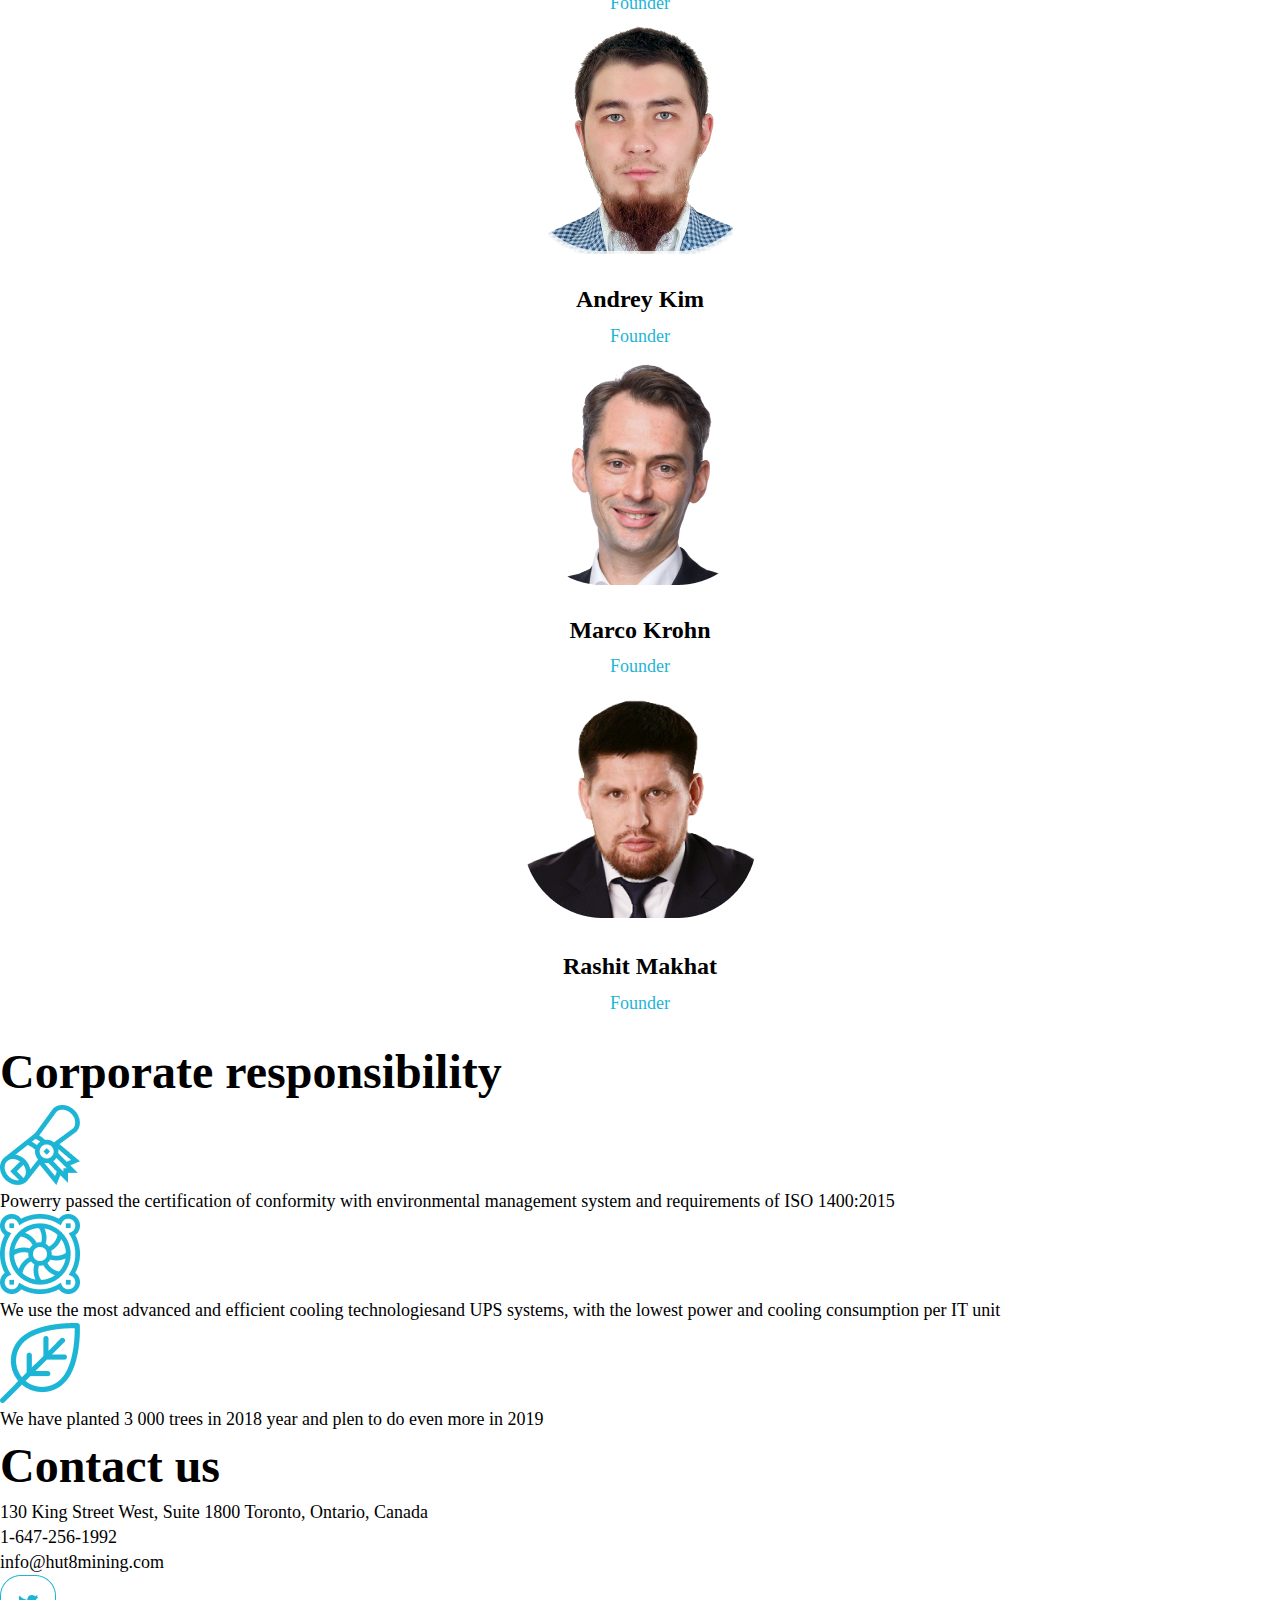
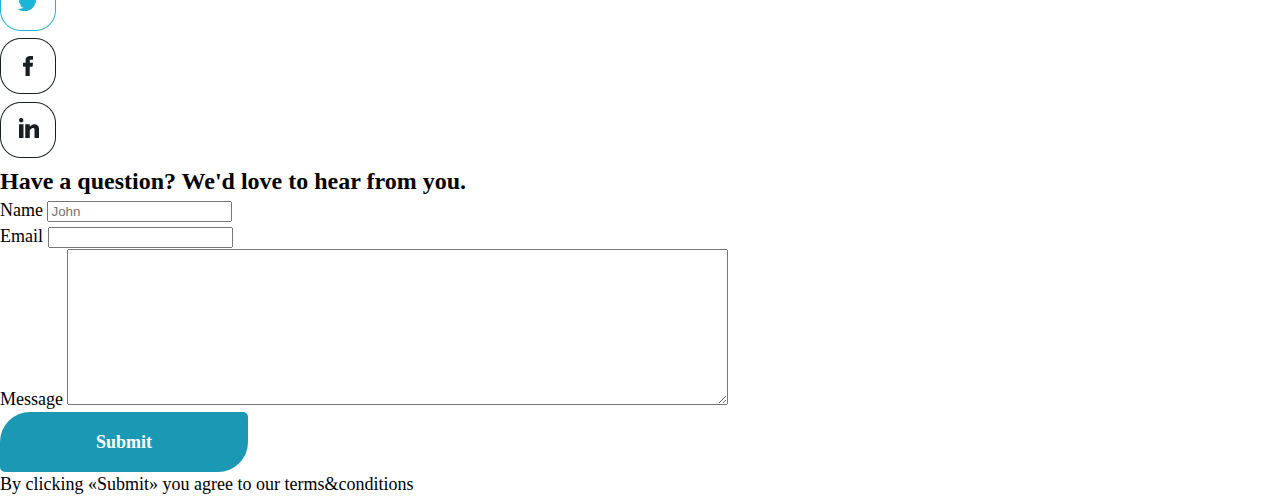
==== commit 5079a097: "Add files via upload" ====
--- a/figma/figma.html
+++ b/figma/figma.html
@@ -6,6 +6,9 @@
   <meta http-equiv="X-UA-Compatible" content="ie=edge">
   <title>Фигма</title>
   <link rel="stylesheet" href="css/style.css">
+  
+    <link rel="stylesheet" type="text/css" href="slick/slick.css"/>
+    <link rel="stylesheet" type="text/css" href="slick/slick-theme.css"/>
 </head>
 <body>
   <header>
@@ -179,29 +182,37 @@
       <div class="container">
         <div class="team-wrapp">
           <h3>Executive Team & Board</h3>
-            <div class="broad">
-              <ul>
-                <li>
+            <div class="sl">
+              
+                <div class="sl-slide">
                   <img src="img/maskgroup.png" alt="marc">
+                  <div class="sl-text">
                   <h4>Marco Streng</h4>
                   <span>Founder</span>
-                </li>
-                <li>
+                </div>
+                </div>
+                <div class="sl-slide">
                   <img src="img/askroup.png" alt="ask">
+                  <div class="sl-text">
                   <h4>Andrey Kim</h4>
                   <span>Founder</span>
-                </li>
-                <li>
+                </div>
+              </div>
+                <div class="sl-slide">
                   <img src="img/mark.png" alt="mark">
+                  <div class="sl-text">
                   <h4>Marco Krohn</h4>
                   <span>Founder</span>
-                </li>
-                <li>  
+                </div>
+                </div>
+                <div class="sl-slide">  
                   <img src="img/groupa.png" alt="rashid">
+                  <div class="sl-text">
                   <h4>Rashit Makhat</h4>
                   <span>Founder</span>
-                </li>
-              </ul>
+                </div>
+                </div>
+              
             </div>
         </div>
       </div>
@@ -286,5 +297,15 @@
       </div>
     </section>
   </footer>
+  <script src="https://code.jquery.com/jquery-3.4.1.min.js" integrity="sha256-CSXorXvZcTkaix6Yvo6HppcZGetbYMGWSFlBw8HfCJo=" crossorigin="anonymous"></script>
+    <script src="js/scripts.js?<?=time()?>"></script>
+  <script>
+    $(function() {
+        alert('Подключена последняя версия jQuery через CDN');
+    });
+    
+</script>
+<script src="slick/slick.js"></script>
+<script src="js/js.js"></script>
 </body>
 </html>--- a/figma/css/style.css
+++ b/figma/css/style.css
@@ -331,8 +331,38 @@
   background-image: url(../img/border.png);
   margin-bottom: 26px;
 }
-
-
+.team-wrapp h3 {
+  text-align: center;
+}
+.team-wrapp h3::before {
+  content: "";
+  display: block;
+  width: 80px;
+  height: 8px;
+  background-color: #fff;
+  background-image: url(../img/border.png);
+  margin-bottom: 26px;
+  margin: auto;
+}
+.sl {
+  max-width: 300px;
+  margin: 20px auto;
+  text-align: -webkit-center;
+}
+.sl .sl-text {
+  margin-top: 25px;
+}
+.sl .sl-text h4 {
+  margin-bottom: 5px;
+}
+.sl .sl-text span {
+  font-size: 18px;
+  line-height: 160%;
+  color: #1DB5D6;
+}
+.container .team-wrapp .sl .slick-initialized .slick-slider button {
+  
+}
 
 
 /* Медиа выражения ВСЕГДА ВНИЗУ!!*/
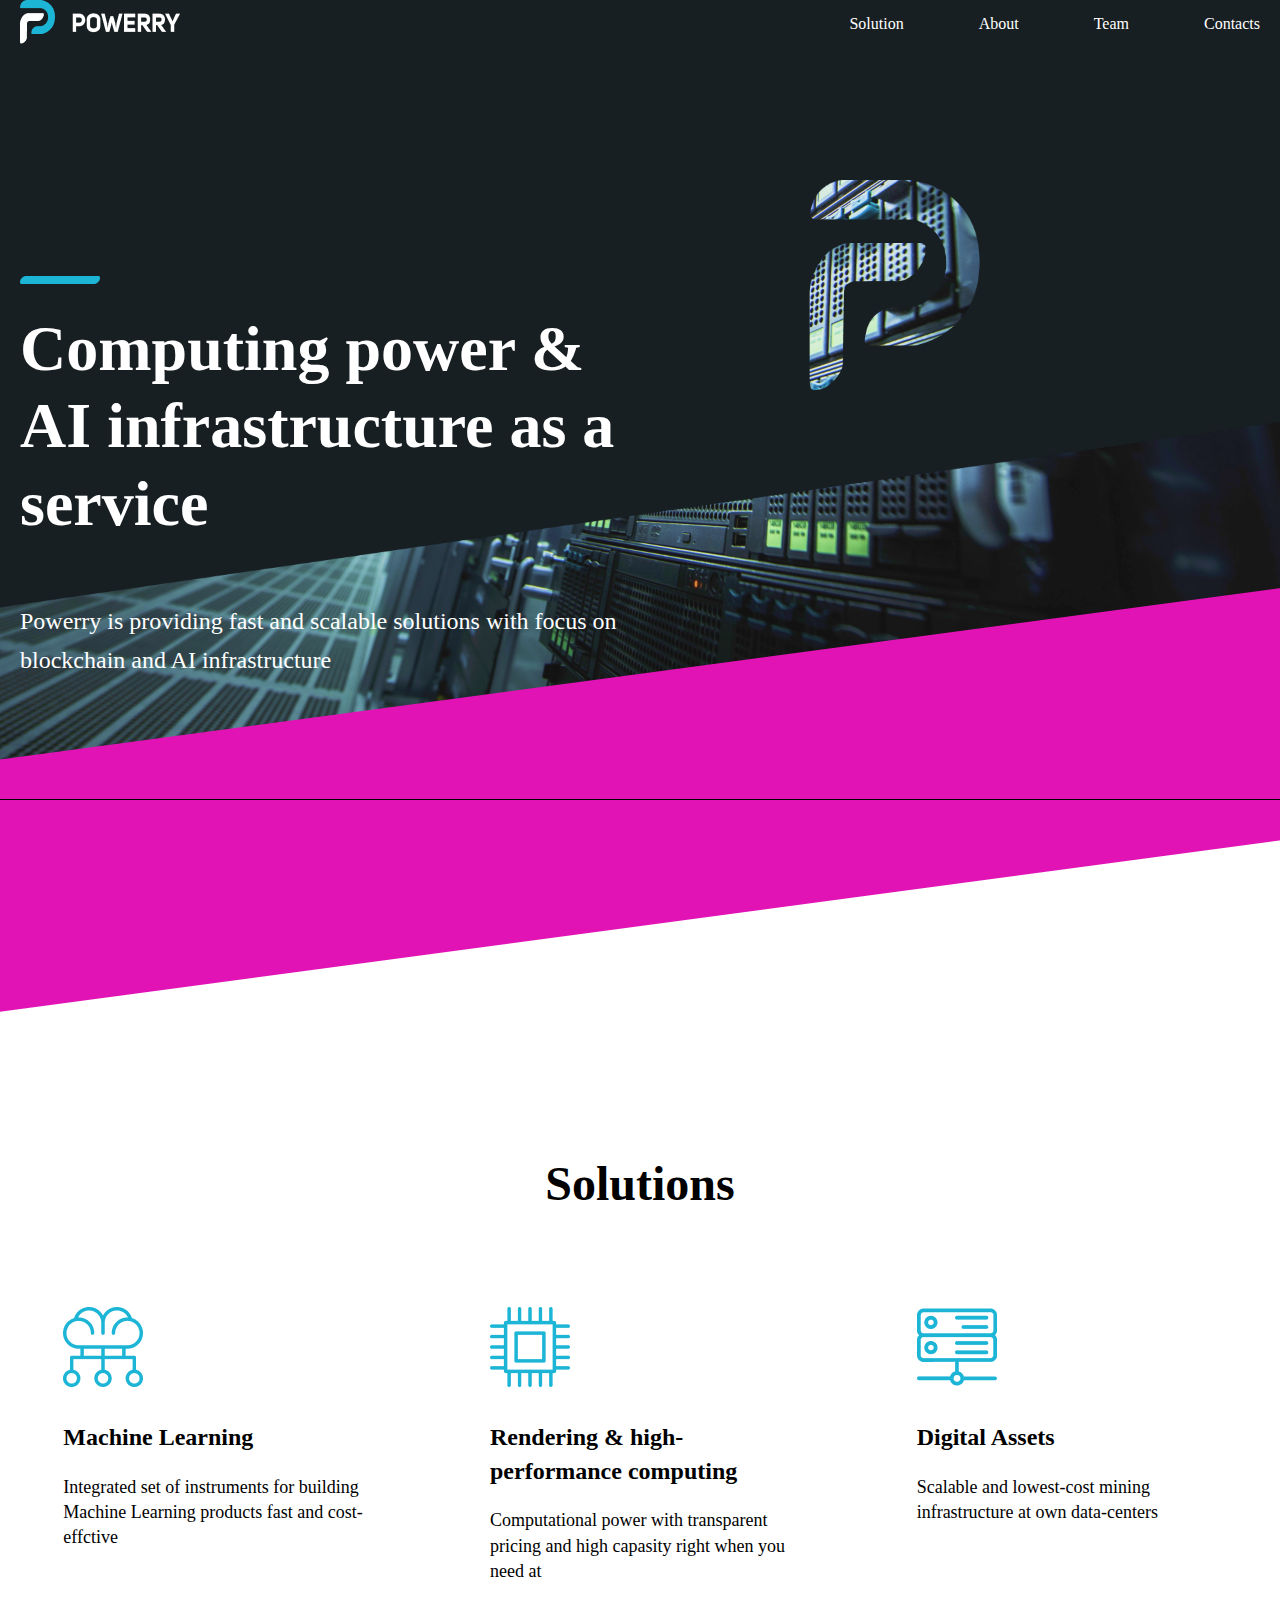
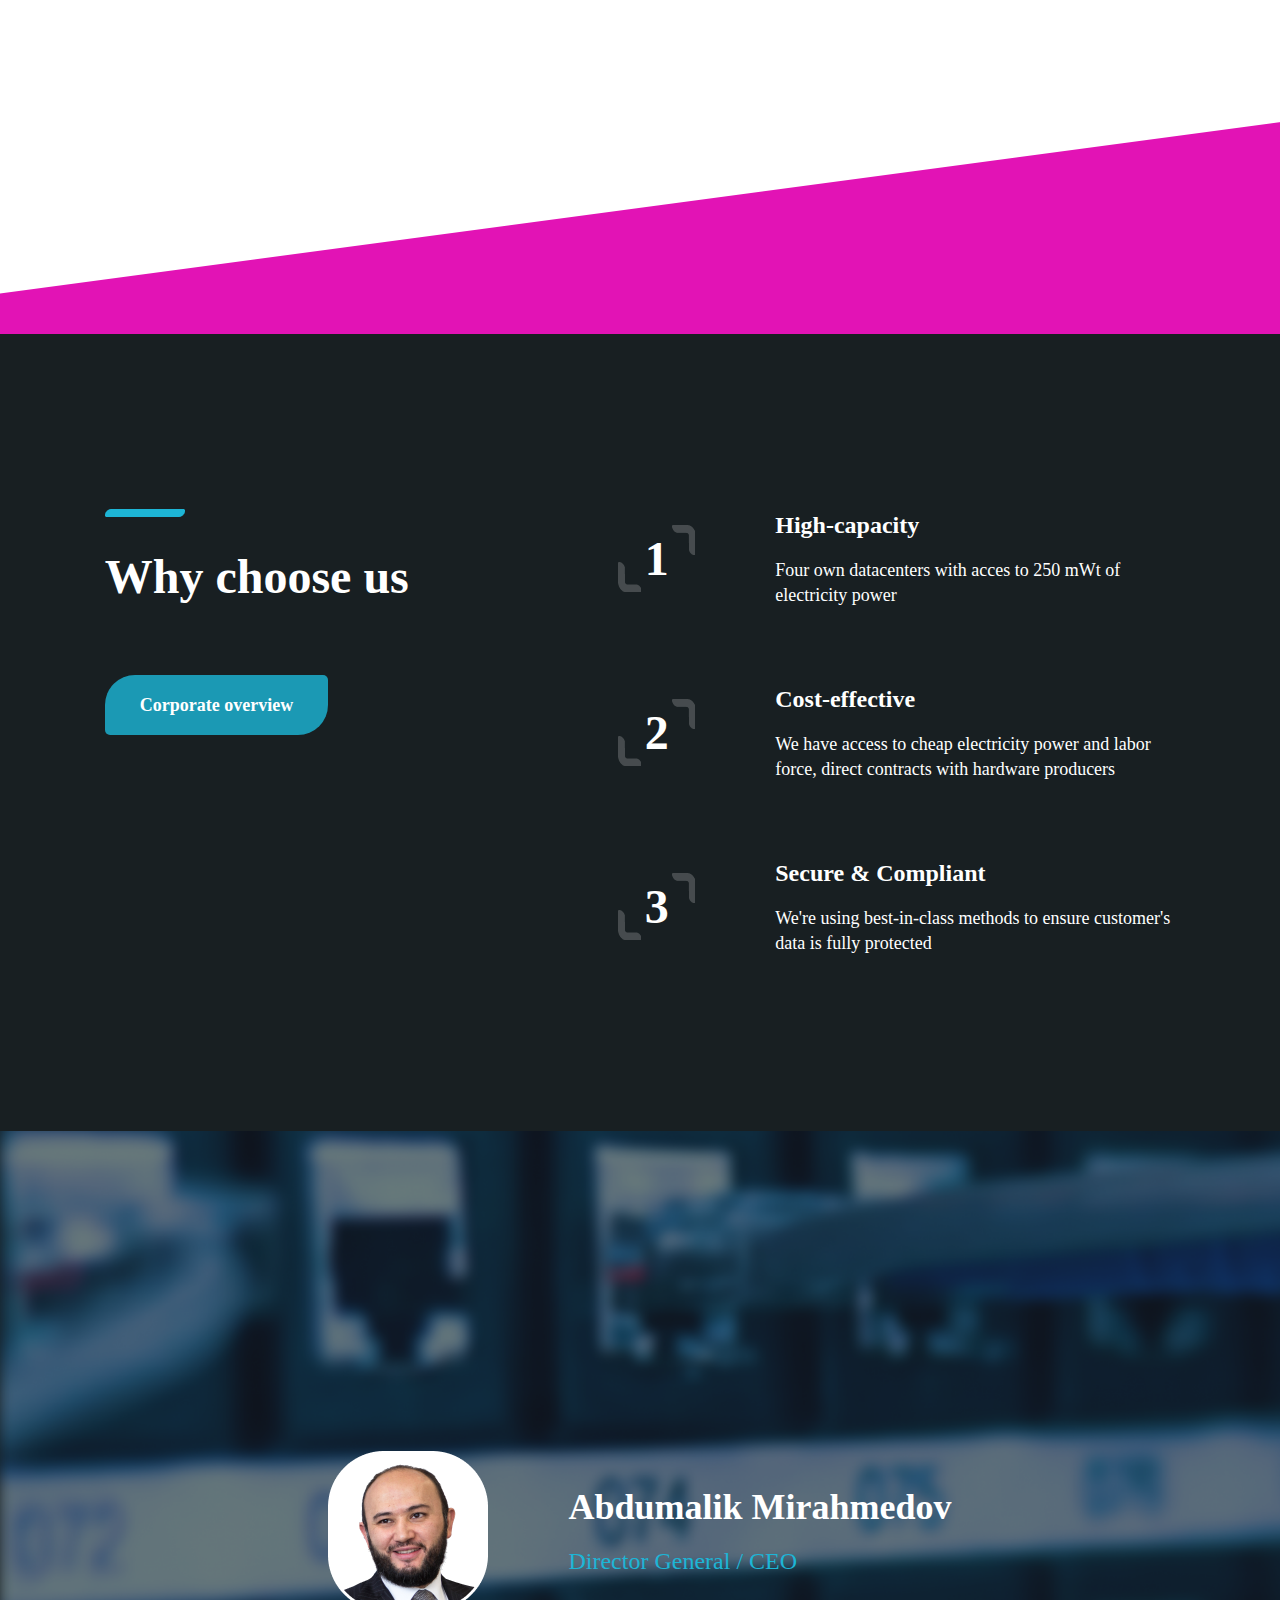
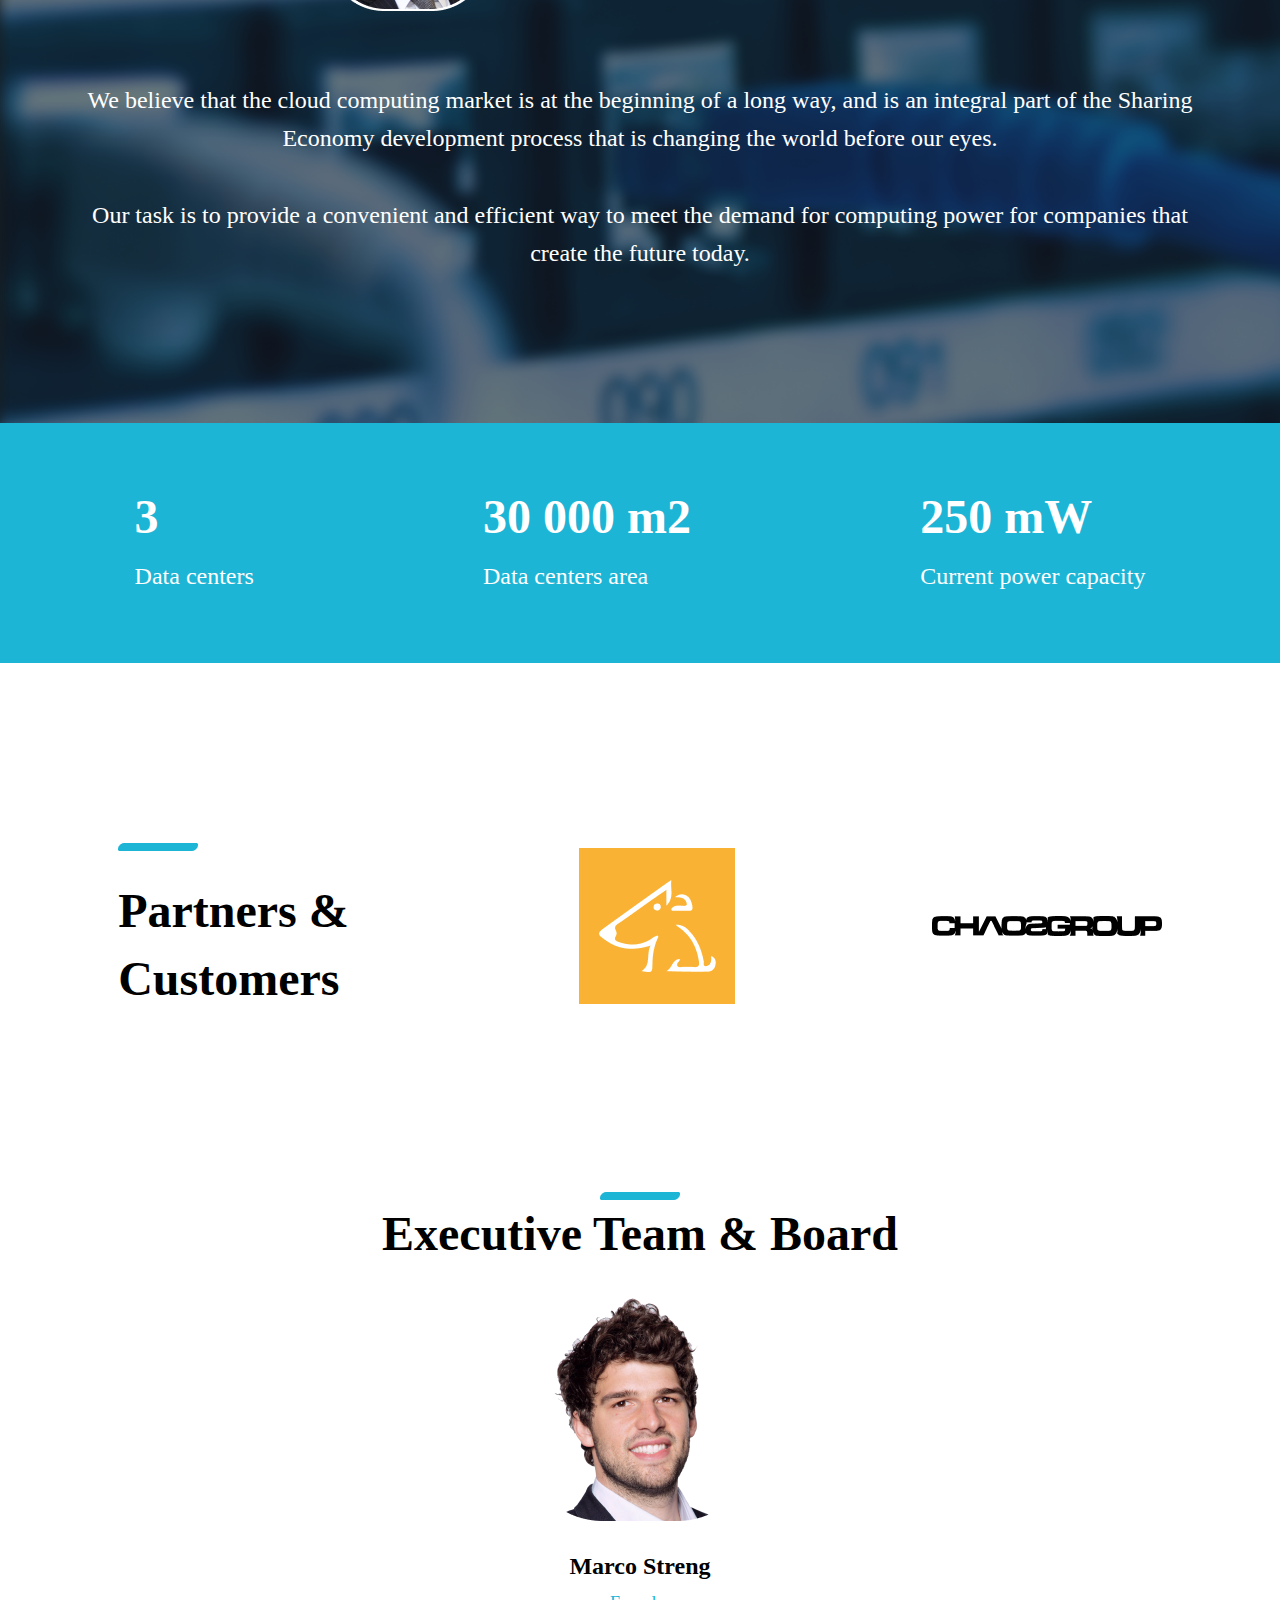
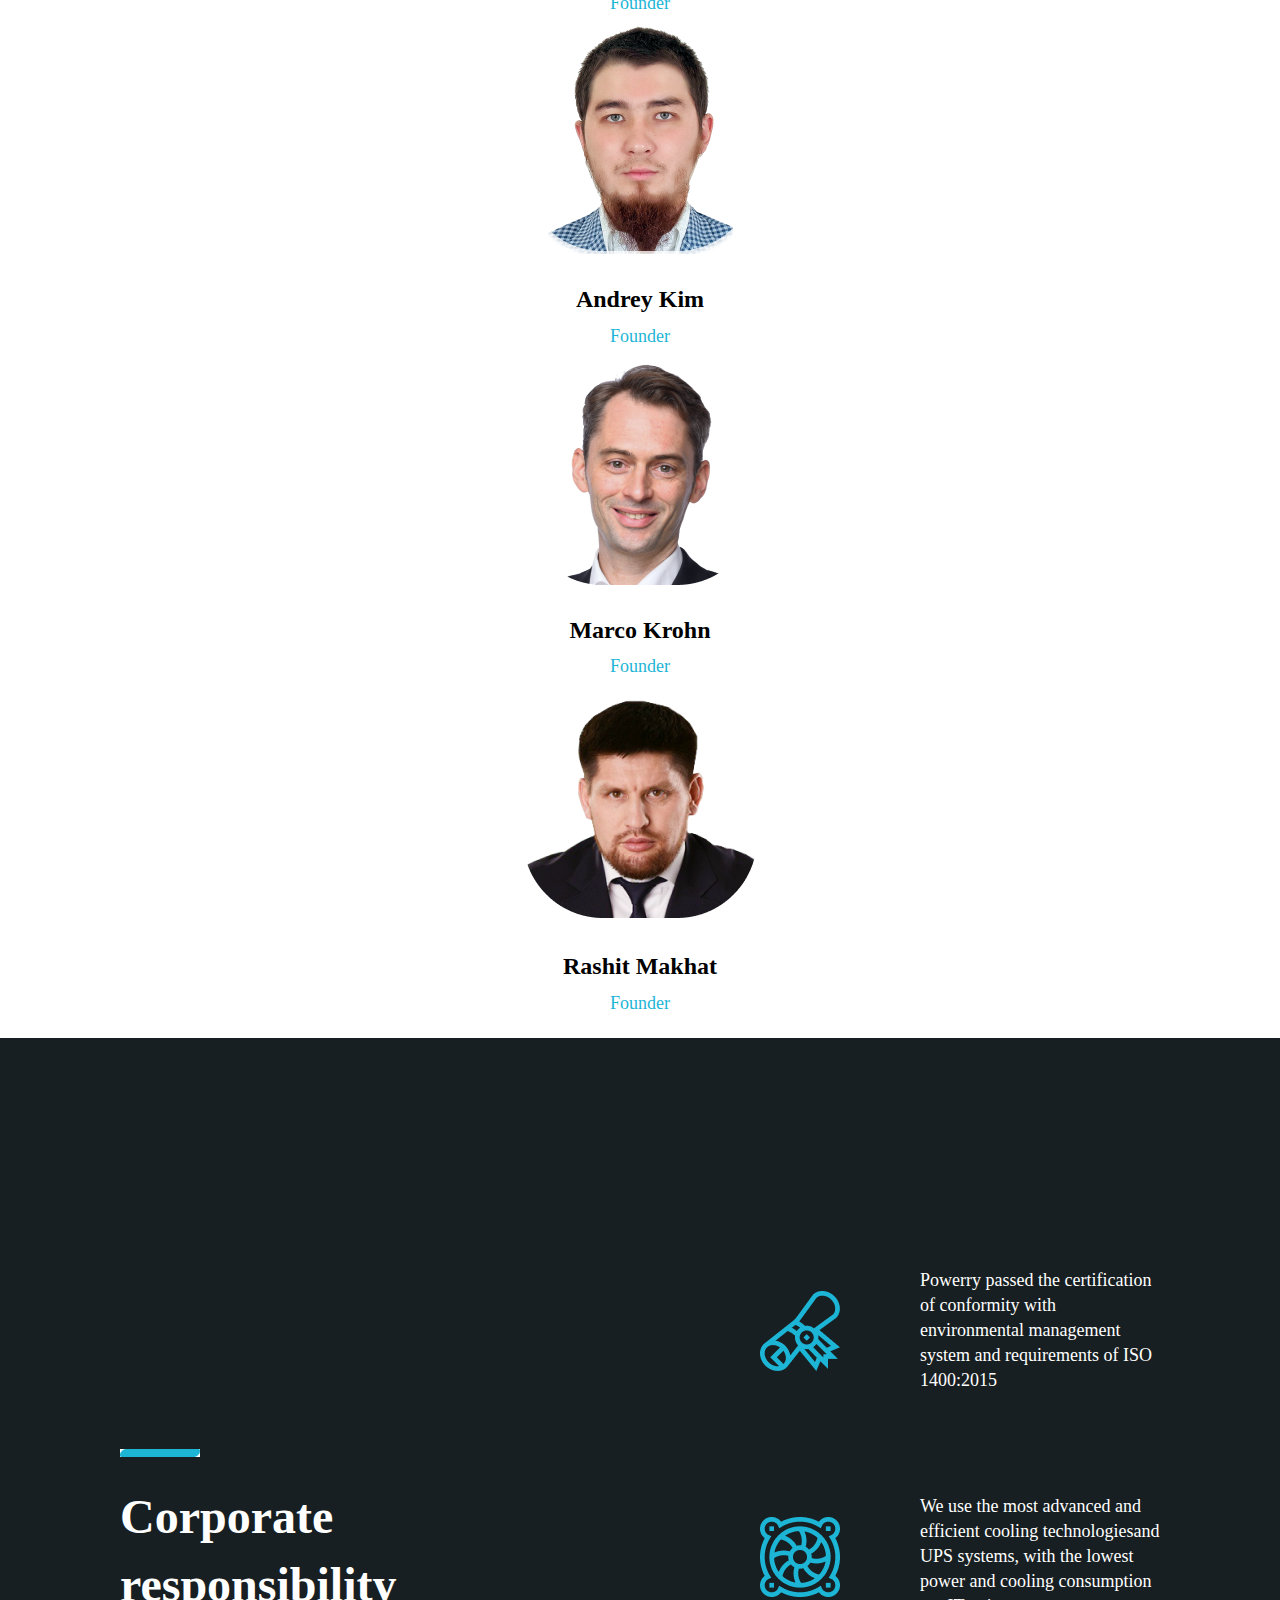
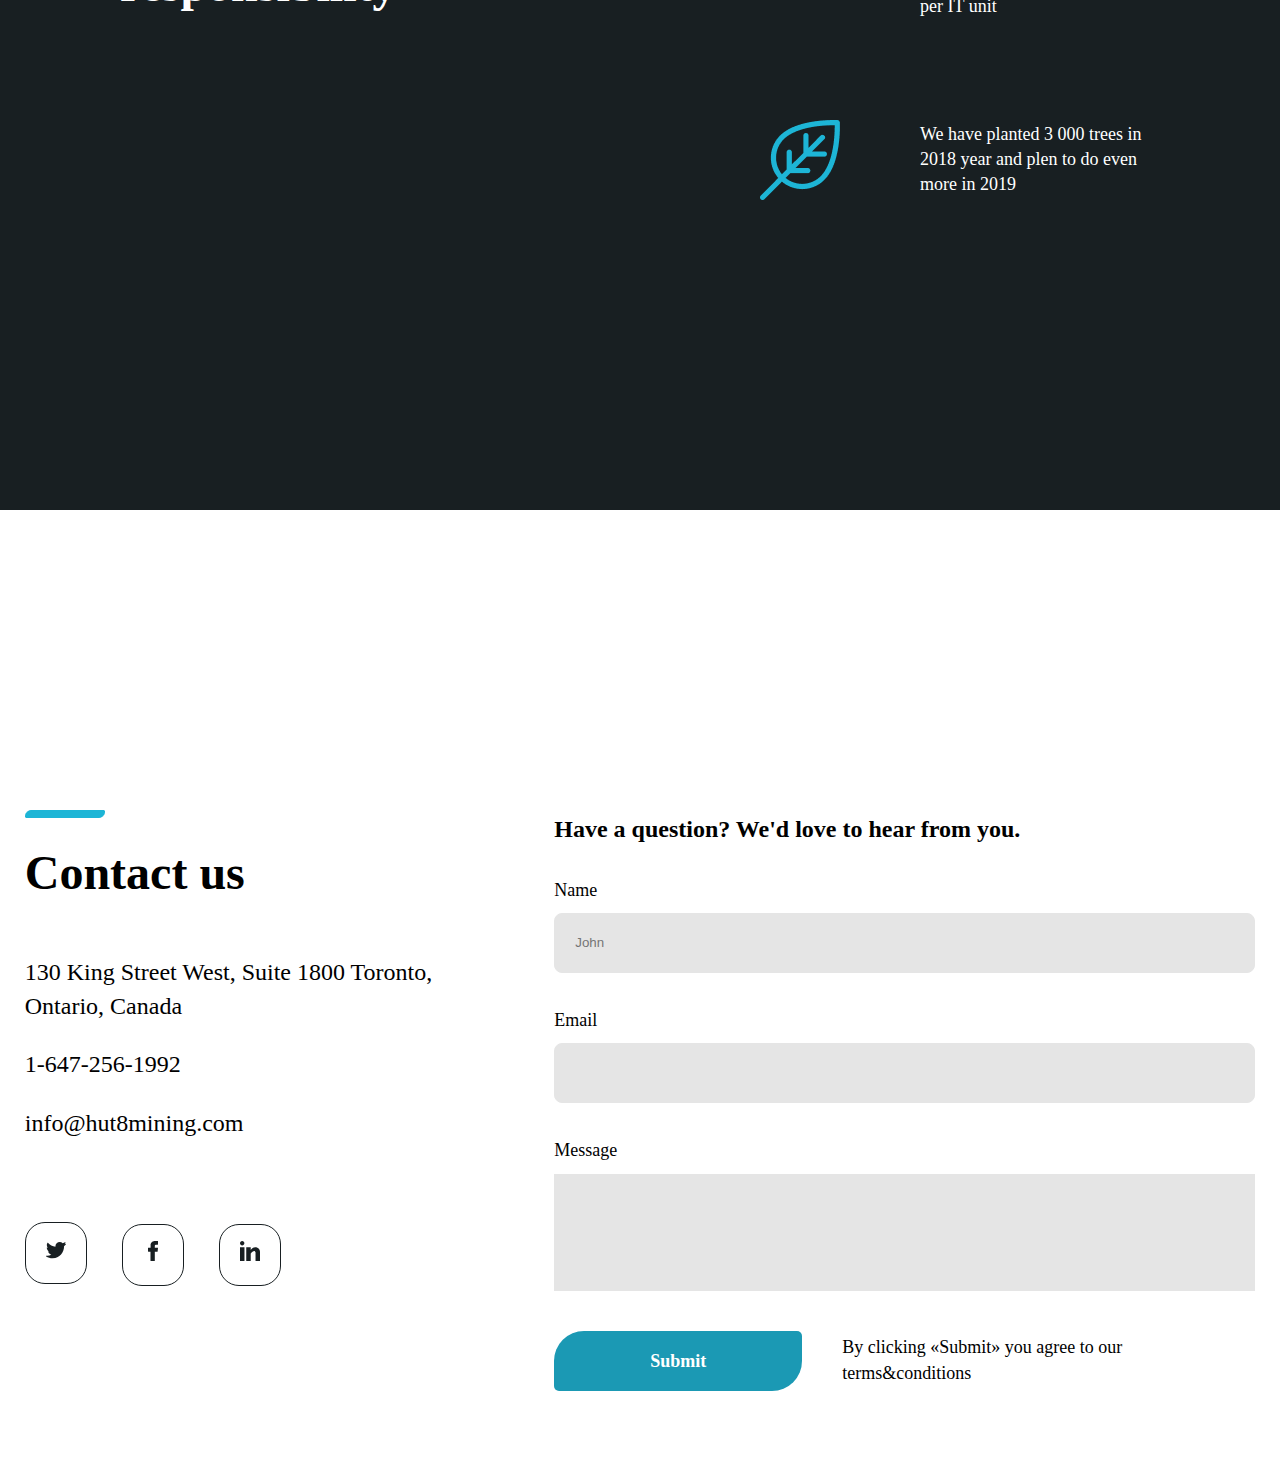
==== commit 4cf79777: "Add files via upload" ====
--- a/figma/figma.html
+++ b/figma/figma.html
@@ -246,6 +246,7 @@
     <section class="info">
       <div class="section">
         <div class="info-wrapp">
+          <div class="left">
           <h3>Contact us</h3>
           <div class="fast">
           
@@ -264,16 +265,26 @@
         </div>
         <div class="social">
             <p>
-            <a href="#" title="twitter"><img src="img/twwiter.png" alt="twitter"></a>
-            </p>
-            <p>
-              <a href="#" title="feisbook"><img src="img/feisbook.png" alt="feisbook"></a>
-            </p>
-            <p>
-              <a href="#" title="in"><img src="img/in.png" alt="in"></a>
-            </p>
-          
-        </div>
+            <a href="#" title="twitter"><svg width="20" height="17" viewBox="0 0 20 17" fill="#181F22" xmlns="http://www.w3.org/2000/svg">
+              <path d="M19.5467 1.86849C19.2325 2.00628 18.9095 2.12257 18.5794 2.21698C18.9702 1.78002 19.2681 1.26586 19.45 0.703229C19.4908 0.577115 19.4485 0.439072 19.3437 0.35659C19.239 0.274045 19.0935 0.264158 18.9782 0.331712C18.2772 0.742779 17.521 1.03819 16.728 1.21094C15.9293 0.439199 14.8444 0 13.7228 0C11.3554 0 9.42934 1.90434 9.42934 4.24508C9.42934 4.42944 9.44114 4.61277 9.4645 4.79356C6.52677 4.53852 3.79561 3.11082 1.92014 0.836105C1.8533 0.755027 1.75033 0.711331 1.64491 0.719687C1.53943 0.727853 1.44465 0.786668 1.39136 0.877059C1.01098 1.52243 0.809882 2.26055 0.809882 3.01156C0.809882 4.03445 1.17924 5.00496 1.83169 5.7633C1.6333 5.69537 1.44078 5.61046 1.25704 5.50961C1.1584 5.45532 1.03801 5.45615 0.940011 5.51171C0.841946 5.56727 0.780463 5.66947 0.777882 5.78116C0.777431 5.79998 0.777431 5.8188 0.777431 5.83787C0.777431 7.36471 1.60852 8.73933 2.87917 9.48855C2.77 9.47777 2.66091 9.46214 2.55252 9.44167C2.44078 9.42055 2.32588 9.45927 2.25052 9.54354C2.17504 9.62775 2.15007 9.74512 2.18485 9.85229C2.65517 11.3042 3.86607 12.3721 5.32993 12.6977C4.11581 13.4496 2.72736 13.8434 1.26982 13.8434C0.965688 13.8434 0.659818 13.8258 0.360464 13.7907C0.211755 13.7733 0.0695618 13.8601 0.0189168 13.9999C-0.0317282 14.1398 0.0219491 14.2958 0.148465 14.3759C2.02091 15.563 4.186 16.1905 6.40954 16.1905C10.7808 16.1905 13.5153 14.1524 15.0394 12.4426C16.9401 10.3106 18.0301 7.48871 18.0301 4.70048C18.0301 4.584 18.0283 4.46637 18.0247 4.34913C18.7746 3.79051 19.4202 3.11446 19.9456 2.33742C20.0254 2.21941 20.0167 2.06344 19.9243 1.9548C19.8319 1.8461 19.6781 1.81096 19.5467 1.86849Z"/>
+              </svg></a>
+            </p>
+            <p class="feisbook">
+              <a href="#" title="feisbook"><svg width="10" height="20" viewBox="0 0 10 20" fill="#181F22" xmlns="http://www.w3.org/2000/svg">
+                <path d="M0.319295 10.652H2.48929V19.6774C2.48929 19.8556 2.6322 20 2.80858 20H6.48788C6.66426 20 6.80718 19.8556 6.80718 19.6774V10.6945H9.30177C9.46397 10.6945 9.60043 10.5715 9.61895 10.4088L9.99783 7.08606C10.0082 6.99465 9.97956 6.9031 9.91903 6.83452C9.85842 6.76587 9.7717 6.72658 9.68071 6.72658H6.80731V4.64374C6.80731 4.01587 7.14193 3.69748 7.80197 3.69748C7.89604 3.69748 9.68071 3.69748 9.68071 3.69748C9.85708 3.69748 10 3.55303 10 3.3749V0.324968C10 0.146774 9.85708 0.0023871 9.68071 0.0023871H7.09154C7.07328 0.00148387 7.03273 0 6.97296 0C6.52371 0 4.96216 0.0890967 3.72866 1.23555C2.36195 2.506 2.55193 4.02716 2.59734 4.2909V6.72652H0.319295C0.142916 6.72652 0 6.8709 0 7.0491V10.3294C0 10.5075 0.142916 10.652 0.319295 10.652Z"/>
+                </svg></a>
+            </p>
+            <p>
+              <a href="#" title="in"><svg width="20" height="20" viewBox="0 0 20 20" fill="#181F22" xmlns="http://www.w3.org/2000/svg">
+                <path d="M4.4725 6.25H0V20H4.4725V6.25Z"/>
+                <path d="M16.655 6.41125C16.6075 6.39625 16.5625 6.38 16.5125 6.36625C16.4525 6.3525 16.3925 6.34125 16.3312 6.33125C16.0937 6.28375 15.8338 6.25 15.5288 6.25C12.9213 6.25 11.2675 8.14625 10.7225 8.87875V6.25H6.25V20H10.7225V12.5C10.7225 12.5 14.1025 7.7925 15.5288 11.25C15.5288 14.3363 15.5288 20 15.5288 20H20V10.7212C20 8.64375 18.5763 6.9125 16.655 6.41125Z"/>
+                <path d="M2.1875 4.375C3.39562 4.375 4.375 3.39562 4.375 2.1875C4.375 0.979377 3.39562 0 2.1875 0C0.979377 0 0 0.979377 0 2.1875C0 3.39562 0.979377 4.375 2.1875 4.375Z"/>
+                </svg></a>
+            </p>
+          
+        </div>
+      </div>
+      <div class="rihgt">
         <div class="contact">
           <h4>Have a question? We'd love to hear from you.</h4>
           <p>
@@ -295,6 +306,7 @@
         </div>
         </div>
       </div>
+      </div>
     </section>
   </footer>
   <script src="https://code.jquery.com/jquery-3.4.1.min.js" integrity="sha256-CSXorXvZcTkaix6Yvo6HppcZGetbYMGWSFlBw8HfCJo=" crossorigin="anonymous"></script>
--- a/figma/css/style.css
+++ b/figma/css/style.css
@@ -37,6 +37,43 @@
   list-style-type: none;
   margin: 0;
   padding: 0;
+}
+svg {
+  transition: fill .25s linear;
+}
+textarea {
+  resize: none;
+  height: 117px;
+}
+input {
+  outline: none;
+  border-radius: 8px;
+  background-color: #e5e5e5;
+  border: 1px solid #e5e5e5;
+  height: 60px;
+  transition: all 0.3s linear;
+  padding: 17px 502px 18px 20px;
+}
+input:active {
+  background-color: #ffffff;
+  border-color: #000000;
+}
+input:focus {
+  background-color:#ffffff;
+  border-color:#000000;
+}
+textarea {
+  background-color: #e5e5e5;
+  border: 1px solid #e5e5e5;
+  transition: all 0.3s linear;
+}
+textarea:active {
+  background-color: #ffffff;
+  border-color: #000000;
+}
+textarea:focus {
+  background-color:#ffffff;
+  border-color:#000000;
 }
 .container {
   max-width: 1480px;
@@ -360,8 +397,114 @@
   line-height: 160%;
   color: #1DB5D6;
 }
-.container .team-wrapp .sl .slick-initialized .slick-slider button {
-  
+.responsibility-wrapp {
+  display: flex;
+  align-items: center;
+  justify-content: space-around;
+  padding: 230px 0 310px 0;
+  background-color: #181F22;
+  color: #ffffff;
+}
+.responsibility-wrapp h3 {
+  width: 400px;
+}
+.responsibility-wrapp h3::before {
+  content: "";
+  display: block;
+  width: 80px;
+  height: 8px;
+  background-color: #fff;
+  background-image: url(../img/border.png);
+  margin-bottom: 26px;
+}
+.we ul li {
+ display: flex;
+ align-items: center;
+ width: 400px;
+ margin-top: 100px;
+}
+.we ul li:first-child {
+  margin-top: 0;
+}
+.we ul li p {
+  margin-left: 80px;
+}
+.info .section {
+  padding: 300px 0 70px 0;
+}
+.info-wrapp {
+  display: flex;
+  justify-content: space-around;
+}
+.info-wrapp .left h3 {
+  line-height: 120%;
+  margin-bottom: 55px;
+}
+.info-wrapp .left h3::before {
+  content: "";
+  display: block;
+  width: 80px;
+  height: 8px;
+  background-color: #fff;
+  background-image: url(../img/border.png);
+  margin-bottom: 26px;
+}
+.fast {
+  margin-bottom: 65px;
+}
+.fast p {
+  margin-bottom: 25px;
+  font-size: 24px;
+  max-width: 480px;
+}
+.social a {
+border: 1px solid #181F22;
+padding: 20px;
+border-radius: 20px;
+}
+.social {
+  display: flex;
+}
+
+.social p a:hover {
+  border-color: #1DB5D6;
+}
+svg:hover {
+  fill: #1DB5D6;
+}
+.social p {
+  margin-top: 35px;
+  margin-bottom: 35px;
+}
+.feisbook {
+  margin: 0 35px 0 35px;
+}
+.feisbook a {
+padding: 20px 25px;
+}
+.contact h4 {
+  margin-bottom: 30px;
+  line-height: 160%;
+}
+.contact p {
+  display: grid;
+  margin-bottom: 35px;
+}
+.contact p:last-child {
+  margin-bottom: 40px;
+}
+.contact span {
+  margin-bottom: 10px;
+  font-weight: lighter;
+}
+.terms {
+  display: flex;
+  align-items: center;
+}
+.terms p {
+  margin-left: 40px;
+  max-width: 280px;
+  font-weight: lighter;
 }
 
 
